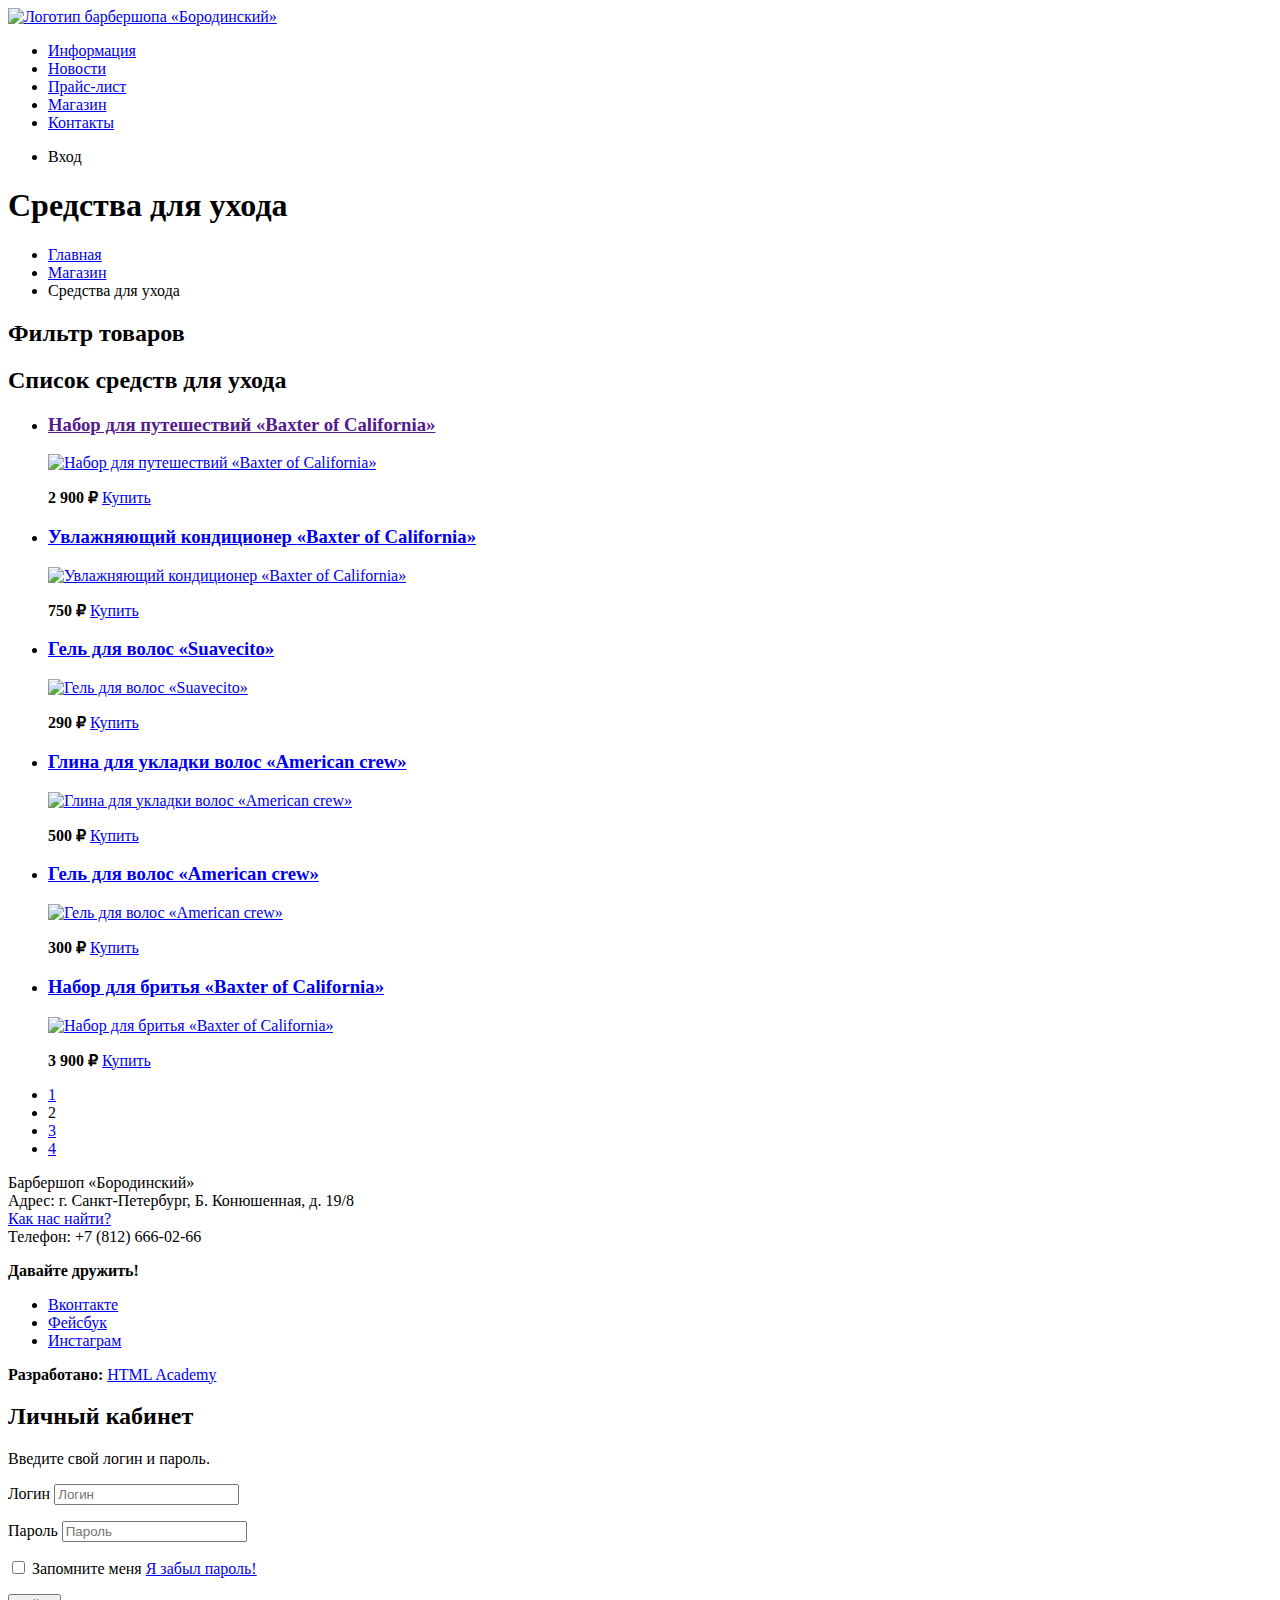
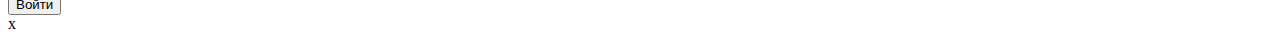
==== catalog.html @ 955ef647 "all files update" ====
<!DOCTYPE html>
<html lang="ru">
<head>
    <meta charset="utf-8">
    <title></title>
</head>
<body>
    <header class="main-header">
        <nav class="main-navigation">
        <a href="index.html" class="main-header-logo">
            <img src="img/logo.svg" width="111" height="24" alt="Логотип барбершопа «Бородинский»">
        </a>
        <ul class="site-navigation">
            <li><a href="info.html">Информация</a></li>
            <li><a href="news.html">Новости</a></li>
            <li><a href="price.html">Прайс-лист</a></li>
            <li class="site-navigation-current"><a href="catalog.html">Магазин</a></li>
            <li><a href="contacts.html">Контакты</a></li>
        </ul>
        <ul class="user-navigation">
            <li class="login-link"><a class="login-link" href="login.html"></a>Вход</li>
        </ul>
        </nav>
    </header>
    <main class="container">
        <h1 class="page-title">Cредства для ухода</h1>
        <ul class="breadcrumbs">
            <li><a href="index.html">Главная</a></li>
            <li><a href="catalog.html">Магазин</a></li>
            <li class="breadcrumbs-current">Средства для ухода</li>
        </ul>
        <section class="filters">
            <h2 class="visually-hidden">Фильтр товаров</h2>
            <!-- Здесь будет форма -->
        </section>
        <section class="catalog">
            <h2 class="visually-hidden">Список средств для ухода</h2>
            <ul class="catalog-list">
                <li class="catalog-item">
                    <h3>
                        <a href="">
                            <span class="catalog-category">Набор для путешествий</span>
                            <span class="catalog-item-title">«Baxter of California»</span>
                        </a>
                    </h3>
                    <p class="catalog-item-image">
                        <a href="catalog-item.html">
                            <img src="img/product-1.jpg" width="220" height="165" alt="Набор для путешествий «Baxter of California»">
                        </a>
                    </p>
                    <p class="catalog-item-price">
                        <b>2 900 ₽</b>
                        <a class="button" href="#">Купить</a>
                    </p>
                </li>
                <li class="catalog-item">
                    <h3>
                        <a href="catalog-item.html">
                            <span class="catalog-category">Увлажняющий кондиционер</span>
                            <span class="catalog-item-title">«Baxter of California»</span>
                        </a>
                    </h3>
                    <p class="catalog-item-image">
                        <a href="catalog-item.html">
                            <img src="img/product-2.jpg" width="220" height="165" alt="Увлажняющий кондиционер «Baxter of California»">
                        </a>
                    </p>
                    <p class="catalog-item-price">
                        <b>750 ₽</b>
                        <a class="button" href="#">Купить</a>
                    </p>
                </li>
                <li class="catalog-item">
                    <h3>
                        <a href="catalog-item.html">
                            <span class="catalog-category">Гель для волос</span>
                            <span class="catalog-item-title">«Suavecito»</span>
                        </a>
                    </h3>
                    <p class="catalog-item-image">
                        <a href="catalog-item.html">
                            <img src="img/product-3.jpg" width="220" height="165" alt="Гель для волос «Suavecito»">
                        </a>
                    </p>
                    <p class="catalog-item-price">
                        <b>290 ₽</b>
                        <a class="button" href="#">Купить</a>
                    </p>
                </li>
                <li class="catalog-item">
                    <h3>
                        <a href="catalog-item.html">
                            <span class="catalog-category">Глина для укладки волос</span>
                            <span class="catalog-item-title">«American crew»</span>
                        </a>
                    </h3>
                    <p class="catalog-item-image">
                        <a href="catalog-item.html">
                            <img src="img/product-4.jpg" width="220" height="165" alt="Глина для укладки волос «American crew»">
                        </a>
                    </p>
                    <p class="catalog-item-price">
                        <b>500 ₽</b>
                        <a class="button" href="#">Купить</a>
                    </p>
                </li>
                <li class="catalog-item">
                    <h3>
                        <a href="catalog-item.html">
                            <span class="catalog-category">Гель для волос</span>
                            <span class="catalog-item-title">«American crew»</span>
                        </a>
                    </h3>
                    <p class="catalog-item-image">
                        <a href="catalog-item.html">
                            <img src="img/product-5.jpg" width="220" height="165" alt="Гель для волос «American crew»">
                        </a>
                    </p>
                    <p class="catalog-item-price">
                        <b>300 ₽</b>
                        <a class="button" href="#">Купить</a>
                    </p>
                </li>
                <li class="catalog-item">
                    <h3>
                        <a href="catalog-item.html">
                            <span class="catalog-category">Набор для бритья</span>
                            <span class="catalog-item-title">«Baxter of California»</span>
                        </a>
                    </h3>
                    <p class="catalog-item-image">
                        <a href="catalog-item.html">
                            <img src="img/product-6.jpg" width="220" height="165" alt="Набор для бритья «Baxter of California»">
                        </a>
                    </p>
                    <p class="catalog-item-price">
                        <b>3 900 ₽</b>
                        <a class="button" href="#">Купить</a>
                    </p>
                </li>
            </ul>
            <ul class="pagination-list">
                <li class="pagination-item">
                    <a href="#">1</a>
                </li>
                <li class="pagination-item pagination-item-current">
                    <a>2</a>
                </li>
                <li class="pagination-item">
                    <a href="#">3</a>
                </li>
                <li class="pagination-item">
                    <a href="#">4</a>
                </li>
            </ul>
        </section>
    </main>
    <footer class="main-footer">
        <p class="footer-contacts">
            Барбершоп «Бородинский»<br>
            Адрес: г. Санкт-Петербург, Б. Конюшенная, д. 19/8<br>
            <a href="map.html">Как нас найти?</a><br>
            Телефон: +7 (812) 666-02-66
        </p>
        <div class="footer-social">
            <b>Давайте дружить!</b>
            <ul>
                <li>
                    <a class="social-button" href="#">Вконтакте</a>
                </li>
                <li>
                    <a class="social-button" href="#">Фейсбук</a>
                </li>
                <li>
                    <a class="social-button" href="#">Инстаграм</a>
                </li>
            </ul>
        </div>
        <p class="footer-copyright">
            <b>Разработано:</b>
            <a class="button" href="https://htmlacademy.ru">HTML Academy</a>
        </p>
    </footer>

    <section class="modal modal-login">
        <h2>Личный кабинет</h2>
        <p>Введите свой логин и пароль.</p>
        <form class="login-form" action="https://echo.htmlacademy.ru" method="post">
            <p>
                <label class="visually-hidden" for="user-login">Логин</label>
                <input class="login-icon-user" id="user-login" type="text" name="login" placeholder="Логин">
            </p>
            <p>
                <label class="visually-hidden" for="user-password">Пароль</label>
                <input class="login-icon-password" id="user-password" type="password" name="password" placeholder="Пароль">
            </p>
            <p class="login-password-info">
                <label class="login-checkbox">
                    <input type="checkbox" name="remember" class="visually-hidden">
                    <span class="checkbox-indicator"></span>
                    Запомните меня
                </label>
                <a class="restore" href="#">Я забыл пароль!</a>
            </p>
            <button class="button" type="submit">Войти</button>
        </form>
        <span class="modal-close">x</span>
      </section>
</body>
</html>
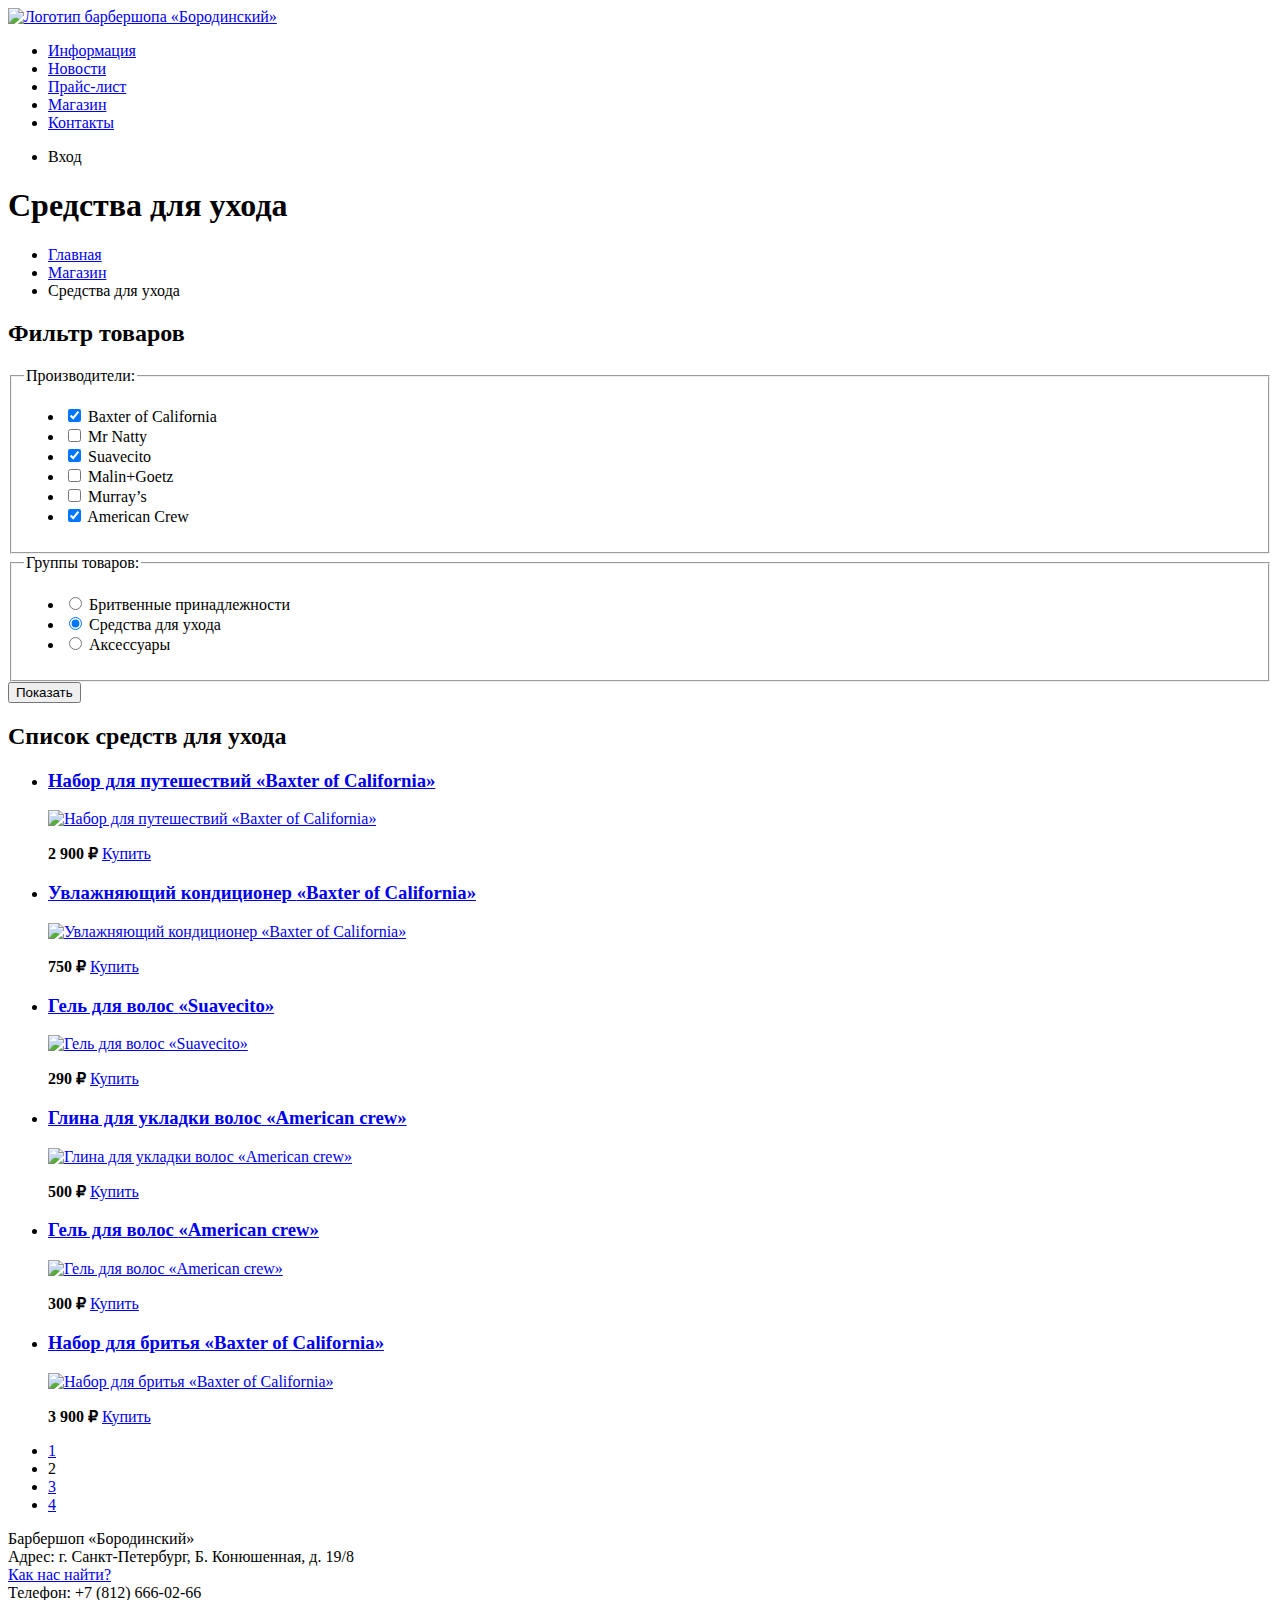
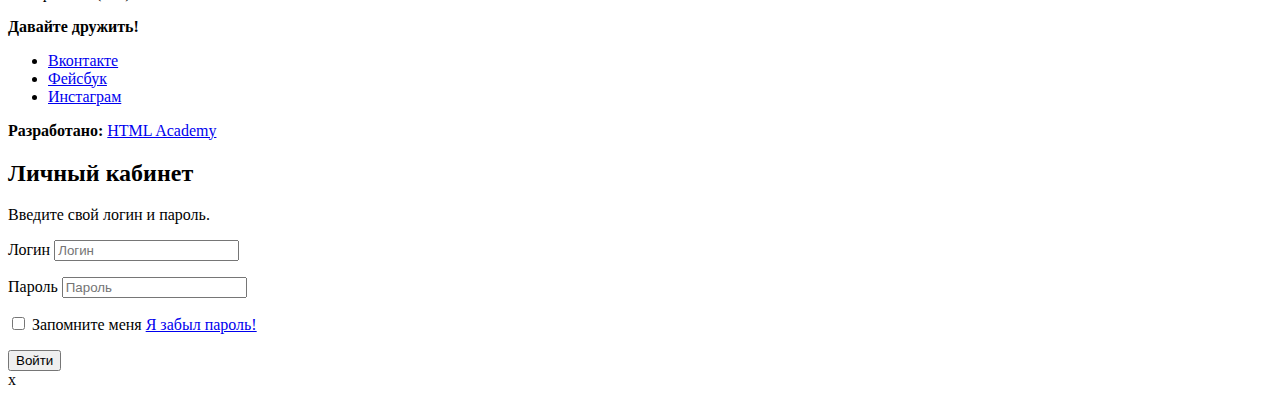
==== commit f79755ec: "availability done" ====
--- a/catalog.html
+++ b/catalog.html
@@ -31,108 +31,148 @@
         </ul>
         <section class="filters">
             <h2 class="visually-hidden">Фильтр товаров</h2>
-            <!-- Здесь будет форма -->
+            <form class="filter" method="get" action="https://echo.htmlacademy.ru">
+                <fieldset>
+                    <legend>Производители:</legend>
+                    <ul>
+                        <li class="filter-option">
+                            <input class="visually-hidden filter-input filter-input-checkbox" type="checkbox" name="baxter-of-california" id="filter-baxter-of-california"
+                                checked>
+                            <label for="filter-baxter-of-california">Baxter of California</label>
+                        </li>
+                        <li class="filter-option">
+                            <input class="visually-hidden filter-input filter-input-checkbox" type="checkbox" name="mr-natty" id="filter-mr-natty">
+                            <label for="filter-mr-natty">Mr Natty</label>
+                        </li>
+                        <li class="filter-option">
+                            <input class="visually-hidden filter-input filter-input-checkbox" type="checkbox" name="suavecito" id="filter-suavecito"
+                                checked>
+                            <label for="filter-suavecito">Suavecito</label>
+                        </li>
+                        <li class="filter-option">
+                            <input class="visually-hidden filter-input filter-input-checkbox" type="checkbox" name="malin-goetz" id="filter-malin-goetz">
+                            <label for="filter-malin-goetz">Malin+Goetz</label>
+                        </li>
+                        <li class="filter-option">
+                            <input class="visually-hidden filter-input filter-input-checkbox" type="checkbox" name="murrays" id="filter-murrays">
+                            <label for="filter-murrays">Murray’s</label>
+                        </li>
+                        <li class="filter-option">
+                            <input class="visually-hidden filter-input filter-input-checkbox" type="checkbox" name="american-crew" id="filter-american-crew"
+                                checked>
+                            <label for="filter-american-crew">American Crew</label>
+                        </li>
+                    </ul>
+                </fieldset>
+                <fieldset>
+                    <legend>Группы товаров:</legend>
+                    <ul>
+                        <li class="filter-option">
+                            <input class="visually-hidden filter-input filter-input-radio" type="radio" name="product-group" value="shaving" id="filter-shave">
+                            <label for="filter-shave">Бритвенные принадлежности</label>
+                        </li>
+                        <li class="filter-option">
+                            <input class="visually-hidden filter-input filter-input-radio" type="radio" name="product-group" value="hair-care" id="filter-care"
+                                checked>
+                            <label for="filter-care">Средства для ухода</label>
+                        </li>
+                        <li class="filter-option">
+                            <input class="visually-hidden filter-input filter-input-radio" type="radio" name="product-group" value="accessories" id="filter-accessories">
+                            <label for="filter-accessories">Аксессуары</label>
+                        </li>
+                    </ul>
+                </fieldset>
+                <button type="submit" class="filter-button button">Показать</button>
+            </form>
         </section>
         <section class="catalog">
             <h2 class="visually-hidden">Список средств для ухода</h2>
             <ul class="catalog-list">
                 <li class="catalog-item">
-                    <h3>
-                        <a href="">
+                    <a href="catalog-item.html">
+                        <h3>
                             <span class="catalog-category">Набор для путешествий</span>
                             <span class="catalog-item-title">«Baxter of California»</span>
-                        </a>
-                    </h3>
-                    <p class="catalog-item-image">
-                        <a href="catalog-item.html">
+                        </h3>
+                        <p class="catalog-item-image">
                             <img src="img/product-1.jpg" width="220" height="165" alt="Набор для путешествий «Baxter of California»">
-                        </a>
-                    </p>
+                        </p>
+                    </a>
                     <p class="catalog-item-price">
                         <b>2 900 ₽</b>
                         <a class="button" href="#">Купить</a>
                     </p>
                 </li>
                 <li class="catalog-item">
-                    <h3>
-                        <a href="catalog-item.html">
+                    <a href="catalog-item.html">
+                        <h3>
                             <span class="catalog-category">Увлажняющий кондиционер</span>
                             <span class="catalog-item-title">«Baxter of California»</span>
-                        </a>
-                    </h3>
-                    <p class="catalog-item-image">
-                        <a href="catalog-item.html">
+                        </h3>
+                        <p class="catalog-item-image">
                             <img src="img/product-2.jpg" width="220" height="165" alt="Увлажняющий кондиционер «Baxter of California»">
-                        </a>
-                    </p>
+                        </p>
+                    </a>
                     <p class="catalog-item-price">
                         <b>750 ₽</b>
                         <a class="button" href="#">Купить</a>
                     </p>
                 </li>
                 <li class="catalog-item">
-                    <h3>
-                        <a href="catalog-item.html">
+                    <a href="catalog-item.html">
+                        <h3>
                             <span class="catalog-category">Гель для волос</span>
                             <span class="catalog-item-title">«Suavecito»</span>
-                        </a>
-                    </h3>
-                    <p class="catalog-item-image">
-                        <a href="catalog-item.html">
+                        </h3>
+                        <p class="catalog-item-image">
                             <img src="img/product-3.jpg" width="220" height="165" alt="Гель для волос «Suavecito»">
-                        </a>
-                    </p>
+                        </p>
+                    </a>
                     <p class="catalog-item-price">
                         <b>290 ₽</b>
                         <a class="button" href="#">Купить</a>
                     </p>
                 </li>
                 <li class="catalog-item">
-                    <h3>
-                        <a href="catalog-item.html">
+                    <a href="catalog-item.html">
+                        <h3>
                             <span class="catalog-category">Глина для укладки волос</span>
                             <span class="catalog-item-title">«American crew»</span>
-                        </a>
-                    </h3>
-                    <p class="catalog-item-image">
-                        <a href="catalog-item.html">
+                        </h3>
+                        <p class="catalog-item-image">
                             <img src="img/product-4.jpg" width="220" height="165" alt="Глина для укладки волос «American crew»">
-                        </a>
-                    </p>
+                        </p>
+                    </a>
                     <p class="catalog-item-price">
                         <b>500 ₽</b>
                         <a class="button" href="#">Купить</a>
                     </p>
                 </li>
                 <li class="catalog-item">
-                    <h3>
-                        <a href="catalog-item.html">
+                    <a href="catalog-item.html">
+                        <h3>
                             <span class="catalog-category">Гель для волос</span>
                             <span class="catalog-item-title">«American crew»</span>
-                        </a>
-                    </h3>
-                    <p class="catalog-item-image">
-                        <a href="catalog-item.html">
+                        </h3>
+                        <p class="catalog-item-image">
                             <img src="img/product-5.jpg" width="220" height="165" alt="Гель для волос «American crew»">
-                        </a>
-                    </p>
+                        </p>
+                    </a>
                     <p class="catalog-item-price">
                         <b>300 ₽</b>
                         <a class="button" href="#">Купить</a>
                     </p>
                 </li>
                 <li class="catalog-item">
-                    <h3>
-                        <a href="catalog-item.html">
+                    <a href="catalog-item.html">
+                        <h3>
                             <span class="catalog-category">Набор для бритья</span>
                             <span class="catalog-item-title">«Baxter of California»</span>
-                        </a>
-                    </h3>
-                    <p class="catalog-item-image">
-                        <a href="catalog-item.html">
+                        </h3>
+                        <p class="catalog-item-image">
                             <img src="img/product-6.jpg" width="220" height="165" alt="Набор для бритья «Baxter of California»">
-                        </a>
-                    </p>
+                        </p>
+                    </a>
                     <p class="catalog-item-price">
                         <b>3 900 ₽</b>
                         <a class="button" href="#">Купить</a>
@@ -205,6 +245,6 @@
             <button class="button" type="submit">Войти</button>
         </form>
         <span class="modal-close">x</span>
-      </section>
+    </section>
 </body>
 </html>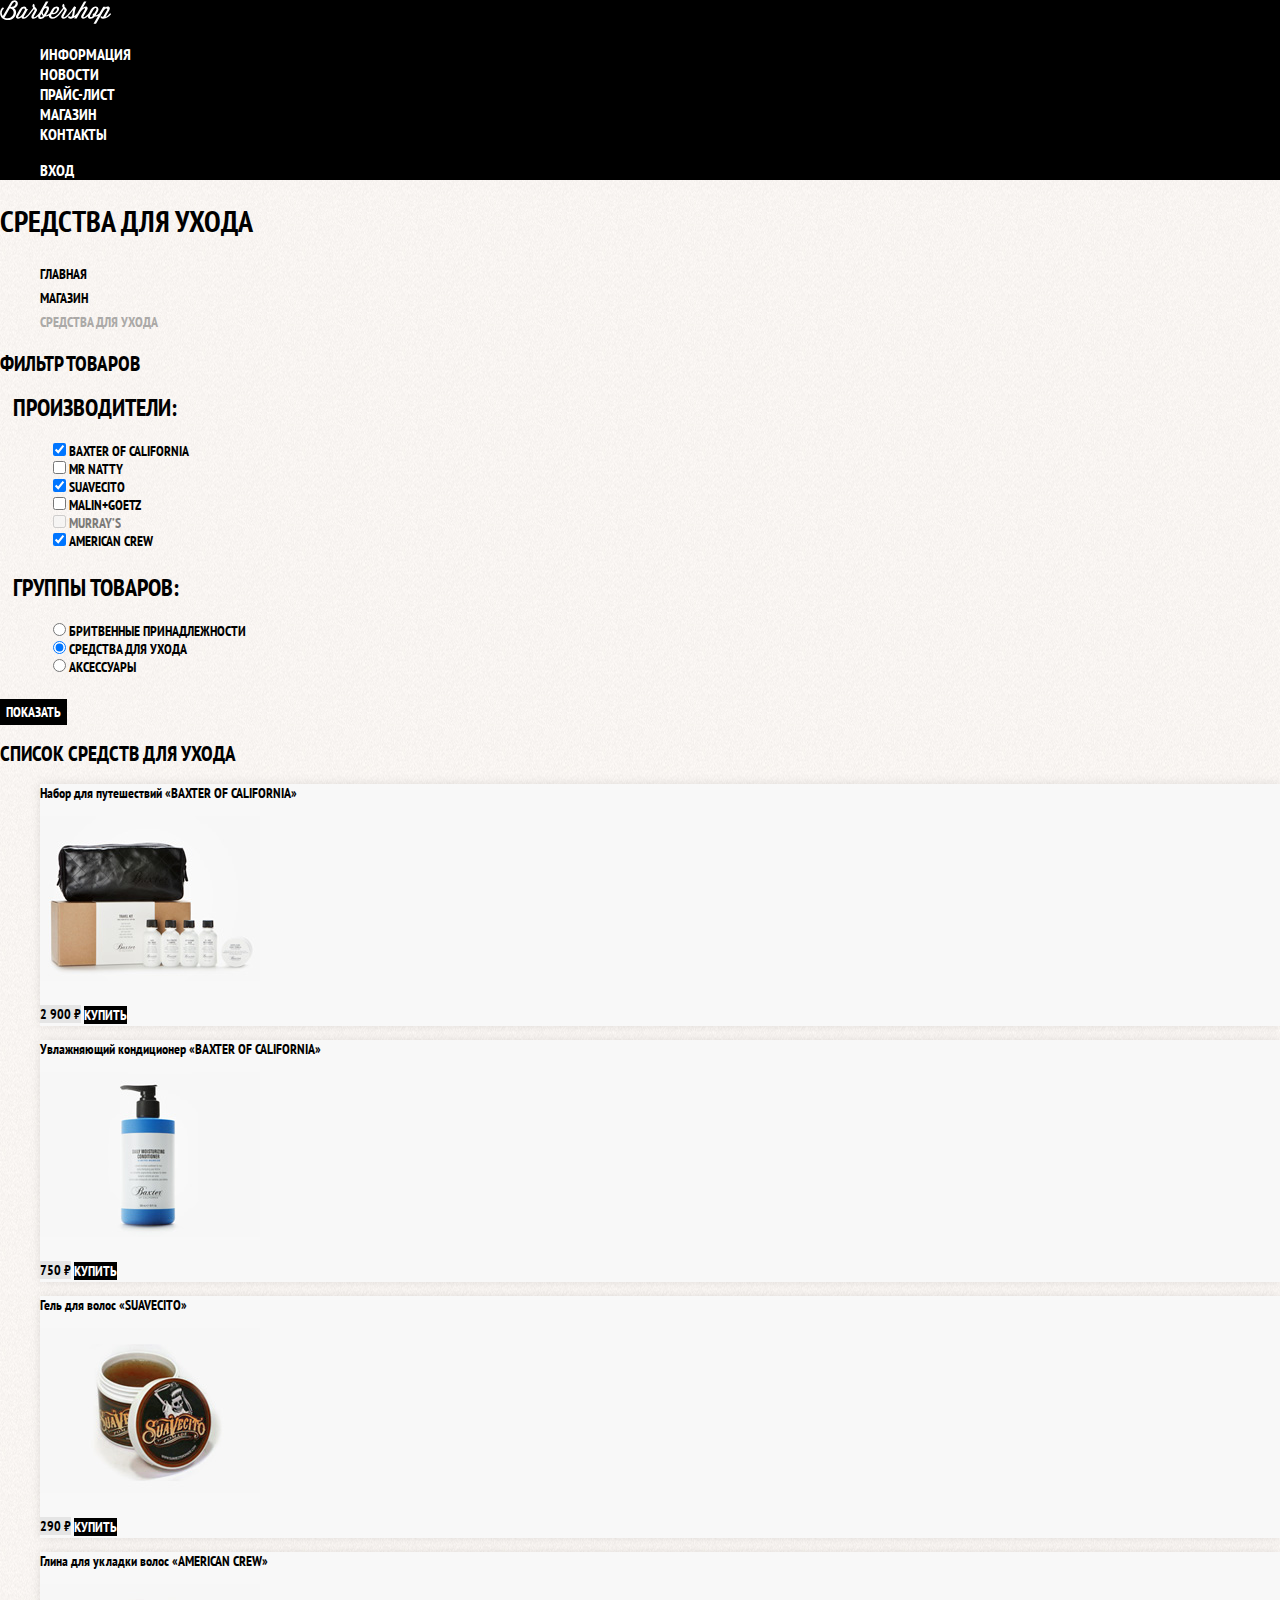
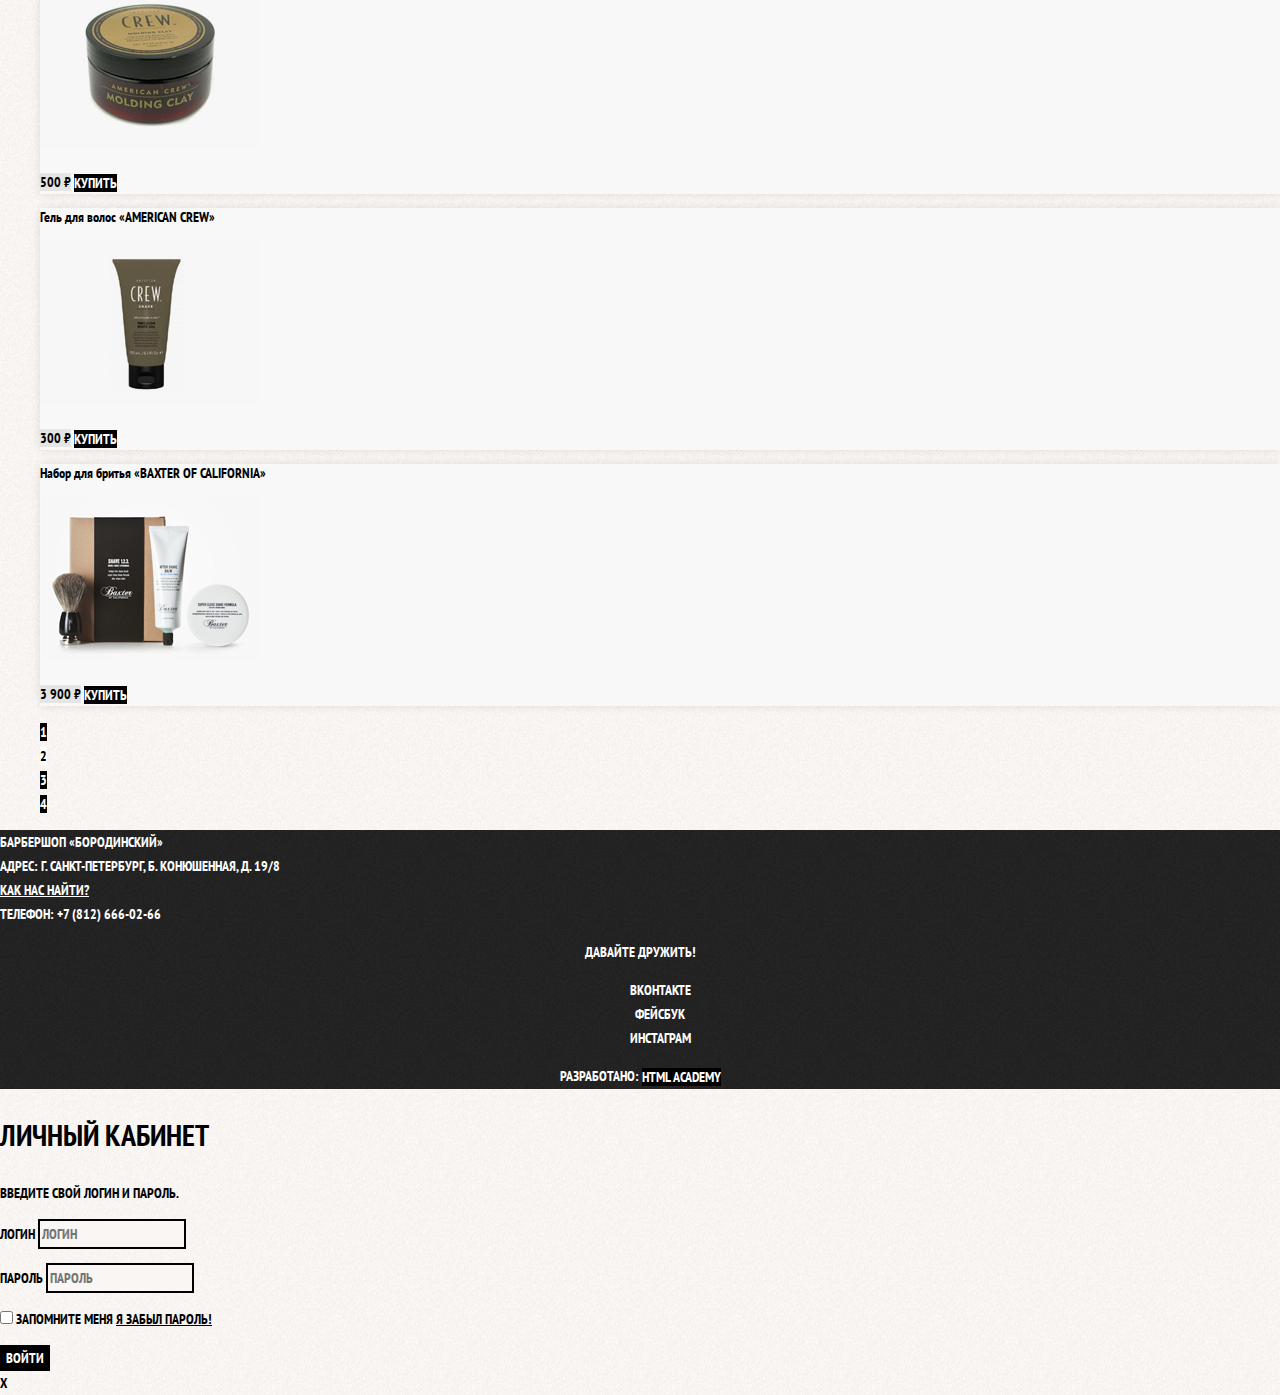
==== commit 7cdc71fb: "catalog level 5" ====
--- a/catalog.html
+++ b/catalog.html
@@ -2,9 +2,12 @@
 <html lang="ru">
 <head>
     <meta charset="utf-8">
-    <title></title>
+    <title>Барбершоп «Бородинский»</title>
+    <link rel="stylesheet" href="https://fonts.googleapis.com/css?family=PT+Sans+Narrow:400,700&amp;subset=latin,cyrillic">
+    <link rel="stylesheet" href="css/normalize.css">
+    <link rel="stylesheet" href="css/style.css">
 </head>
-<body>
+<body class="inner-page">
     <header class="main-header">
         <nav class="main-navigation">
         <a href="index.html" class="main-header-logo">
@@ -54,7 +57,7 @@
                             <label for="filter-malin-goetz">Malin+Goetz</label>
                         </li>
                         <li class="filter-option">
-                            <input class="visually-hidden filter-input filter-input-checkbox" type="checkbox" name="murrays" id="filter-murrays">
+                            <input class="visually-hidden filter-input filter-input-checkbox" type="checkbox" name="murrays" id="filter-murrays" disabled>
                             <label for="filter-murrays">Murray’s</label>
                         </li>
                         <li class="filter-option">
--- a/css/style.css
+++ b/css/style.css
@@ -0,0 +1,324 @@
+body {
+  margin: 0;
+  padding: 0;
+
+  font-family: "PT Sans Narrow", Arial, sans-serif;
+  font-size: 14px;
+  line-height: 24px;
+  font-weight: 700;
+  color: #ffffff;
+  text-transform: uppercase;
+  
+  background-color: #000000;
+  background-image: url("../img/bg.jpg");
+  background-position: top center;
+  background-repeat: no-repeat;
+}
+
+.inner-page {
+  color: #000000;
+
+  background-color: #f9f6f3;
+  background-image: url("../img/pattern-light.jpg");
+  background-position: 0 0;
+  background-repeat: repeat;
+}
+
+a {
+  text-decoration: none;
+}
+
+.button {
+  font: inherit;
+
+  text-align: center;
+  color: #ffffff;
+  vertical-align: middle;
+  text-transform: uppercase;
+
+  background-color: #000000;
+  border: none;
+}
+
+.button:hover,
+.button:focus,
+.button:active {
+  background-color: #663d15;
+}
+
+.main-navigation {
+  font-size: 16px;
+  line-height: 20px;
+  color: #ffffff;
+
+  background-color: #000000;
+}
+
+.site-navigation,
+.user-navigation {
+  list-style: none;
+}
+
+.site-navigation a,
+.user-navigation a {
+  color: #ffffff;
+}
+
+.site-navigation a:hover,
+.site-navigation a:focus,
+.user-navigation a:hover,
+.user-navigation a:focus {
+  background-color: #242424;
+}
+
+.features-list {
+  list-style: none;
+}
+
+.feature-item {
+  text-align: center;
+}
+
+.feature-item h3 {
+  font-size: 30px;
+  line-height: 42px;
+}
+
+.index-columns {
+  color: #000000;
+
+  background-color: #f8f5f2;
+  background-image: url("../img/pattern-light.jpg");
+  background-position: 0 0;
+  background-repeat: repeat;
+}
+
+.index-columns h2 {
+  font-size: 30px;
+  line-height: 42px;
+}
+
+.news-list {
+  list-style: none;
+}
+
+.news-item time {
+  text-transform: none;
+}
+
+.gallery-content {
+  background-color: #cccccc;
+  border: 7px solid #ffffff;
+}
+
+.appointment-item input {
+  font: inherit;
+
+  background-color: transparent;
+  border: 2px solid #000000;
+}
+
+.appointment-item input:focus {
+  border-color: #663d15;
+}
+
+.page-title {
+  font-size: 30px;
+  line-height: 42px;
+}
+
+.breadcrumbs {
+  list-style: none;
+}
+
+.breadcrumbs a {
+  color: #000000;
+}
+
+.breadcrumbs a:hover,
+.breadcrumbs a:focus {
+  text-decoration: underline;
+}
+
+.breadcrumbs-current {
+  color: #aba9a7;
+}
+
+.filter fieldset {
+  border: none;
+}
+
+.filter legend {
+  font-size: 24px;
+  line-height: 30px;
+}
+
+.filter ul {
+  list-style: none;
+  line-height: 18px;
+}
+
+.filter-input:hover + label,
+.filter-input:focus + label {
+  color: #663d15;
+}
+
+.filter-input:disabled + label {
+  color: #000000;
+
+  opacity: 0.5;
+}
+
+.catalog-list {
+  list-style: none;
+}
+
+.catalog-item {
+  background-color: #f8f8f8;
+  box-shadow: 0 0 10px rgba(0, 0, 0, 0.1);
+}
+
+.catalog-item:hover {
+  box-shadow: 0 0 10px rgba(0, 0, 0, 0.2);
+}
+
+.catalog-item a {
+  color: #000000;
+}
+
+.catalog-item h3 {
+  font-size: 14px;
+  line-height: 18px;
+}
+
+.catalog-category {
+  text-transform: none;
+}
+
+.catalog-item-price b {
+  font-size: 14px;
+  line-height: 20px;
+  text-align: center;
+
+  background-color: #e5e5e5;
+}
+
+.catalog-item-price .button {
+  line-height: 20px;
+  color: #ffffff;
+}
+
+.pagination-list {
+  list-style: none;
+}
+
+.pagination-item a {
+  color: #ffffff;
+
+  background-color: #000000;
+}
+
+.pagination-item a:hover,
+.pagination-item a:focus,
+.pagination-item a:active {
+  background-color: #663d15;
+}
+
+.pagination-item-current a {
+  color: #000000;
+
+  background-color: #ffffff;
+}
+
+.pagination-item-current a:hover,
+.pagination-item-current a:focus,
+.pagination-item-current a:active {
+  color: #000000;
+
+  background-color: #ffffff;
+}
+
+.main-footer {
+  color: #ffffff;
+
+  background-color: #222222;
+  background-image: url("../img/pattern-dark.jpg");
+  background-position: 0 0;
+  background-repeat: repeat;
+}
+
+.footer-contacts a {
+  color: #ffffff;
+  text-decoration: underline;
+}
+
+.footer-contacts a:hover,
+.footer-contacts a:focus {
+  text-decoration: none;
+}
+
+.footer-social {
+  text-align: center;
+}
+
+.footer-social ul {
+  list-style: none;
+}
+
+.social-button {
+  color: #ffffff;
+}
+
+.footer-copyright {
+  text-align: center;
+}
+
+.footer-copyright .button:hover,
+.footer-copyright .button:focus {
+  color: #000000;
+
+  background-color: #ffffff;
+}
+
+.modal {
+  color: #000000;
+
+  background-image: url("../img/pattern-light.jpg");
+  background-position: 0 0;
+  background-repeat: repeat;
+  background-color: #f8f3f0;
+}
+
+.modal h2 {
+    font-size: 30px;
+    line-height: 42px;
+  }
+  
+.login-form input[type="text"],
+.login-form input[type="password"] {
+  font: inherit;
+  color: #000000;
+  text-transform: uppercase;
+
+  background-color: #f9f6f3;
+  border: 2px solid #000000;
+}
+
+.login-form input:focus {
+  border-color: #663d15;
+}
+
+.login-checkbox:hover,
+.login-checkbox:focus {
+  color: #663d15;
+}
+
+.restore {
+  color: #000000;
+  text-decoration: underline;
+}
+
+.restore:hover,
+.restore:focus {
+  text-decoration: none;
+}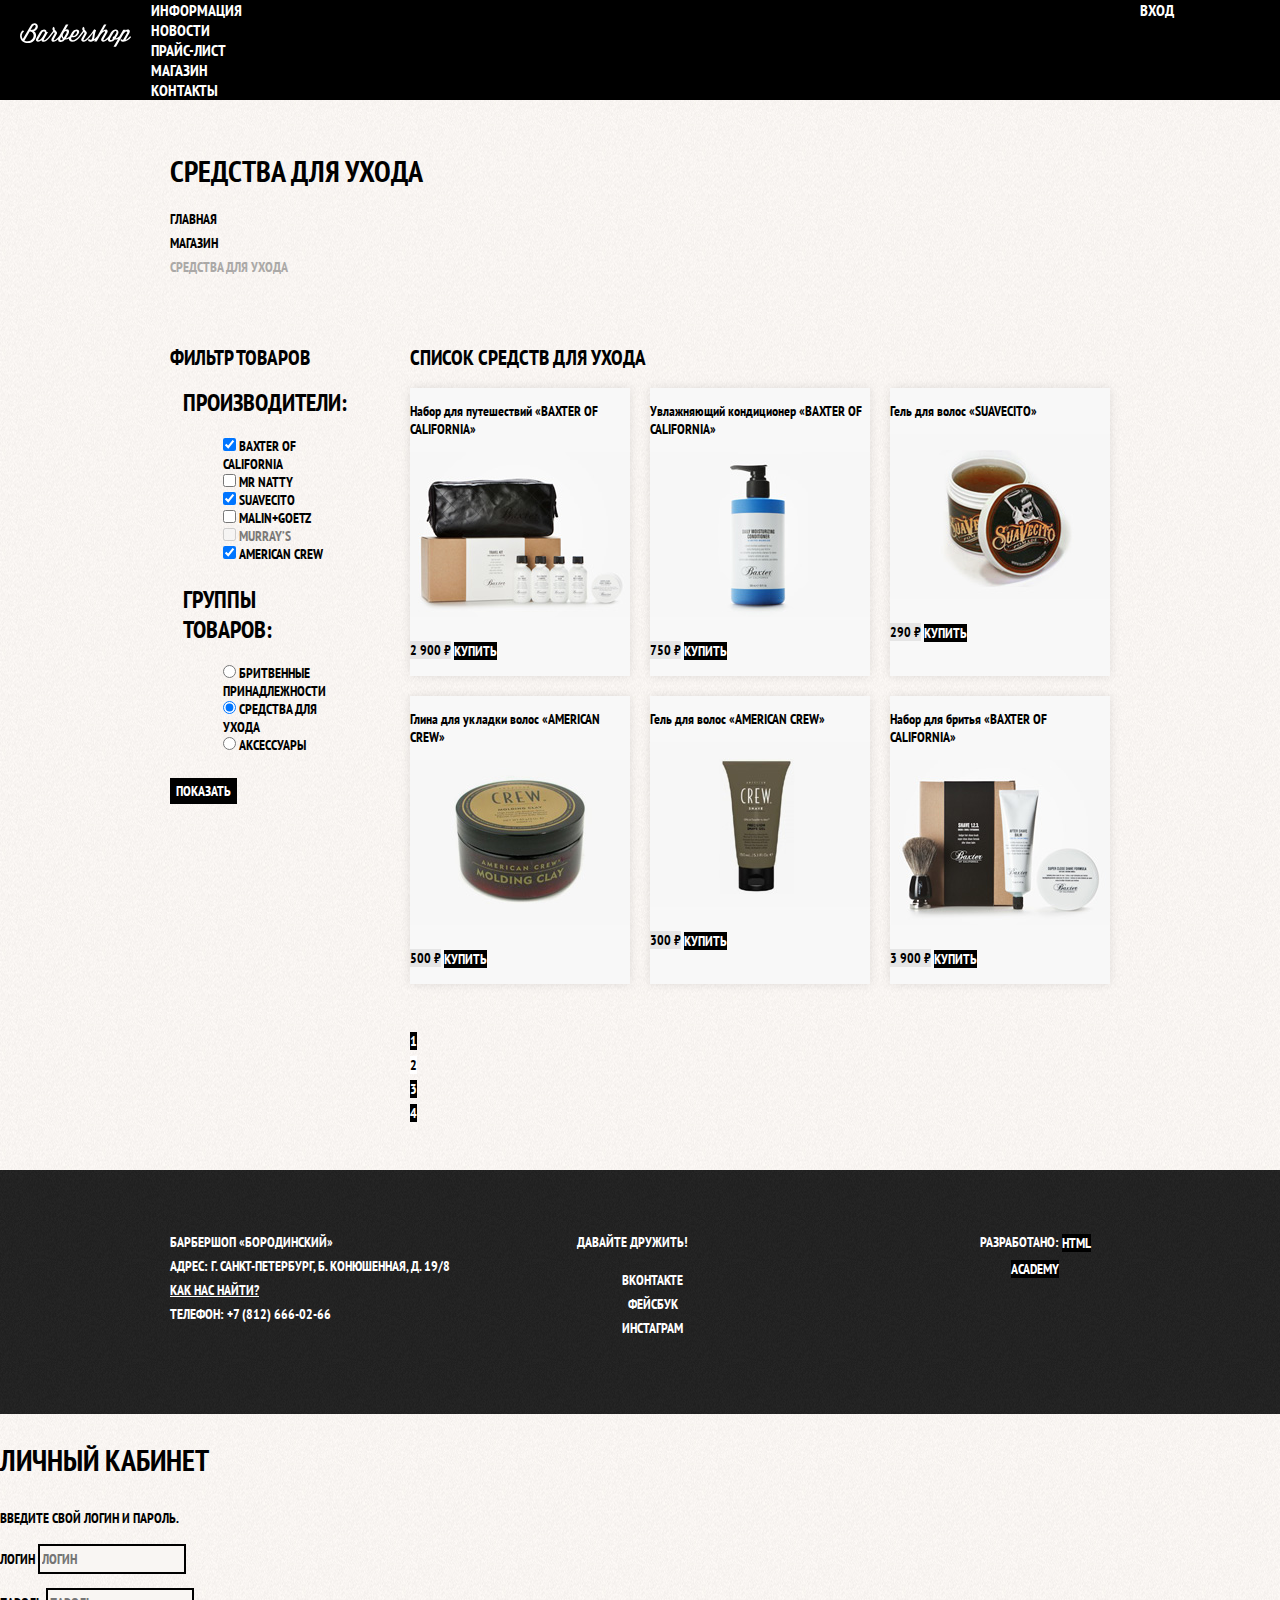
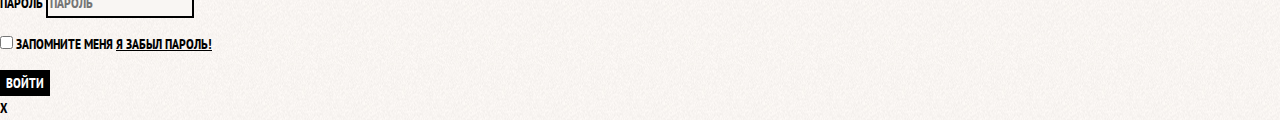
==== commit b81616a2: "catalog 6 done" ====
--- a/catalog.html
+++ b/catalog.html
@@ -32,197 +32,201 @@
             <li><a href="catalog.html">Магазин</a></li>
             <li class="breadcrumbs-current">Средства для ухода</li>
         </ul>
-        <section class="filters">
-            <h2 class="visually-hidden">Фильтр товаров</h2>
-            <form class="filter" method="get" action="https://echo.htmlacademy.ru">
-                <fieldset>
-                    <legend>Производители:</legend>
-                    <ul>
-                        <li class="filter-option">
-                            <input class="visually-hidden filter-input filter-input-checkbox" type="checkbox" name="baxter-of-california" id="filter-baxter-of-california"
-                                checked>
-                            <label for="filter-baxter-of-california">Baxter of California</label>
-                        </li>
-                        <li class="filter-option">
-                            <input class="visually-hidden filter-input filter-input-checkbox" type="checkbox" name="mr-natty" id="filter-mr-natty">
-                            <label for="filter-mr-natty">Mr Natty</label>
-                        </li>
-                        <li class="filter-option">
-                            <input class="visually-hidden filter-input filter-input-checkbox" type="checkbox" name="suavecito" id="filter-suavecito"
-                                checked>
-                            <label for="filter-suavecito">Suavecito</label>
-                        </li>
-                        <li class="filter-option">
-                            <input class="visually-hidden filter-input filter-input-checkbox" type="checkbox" name="malin-goetz" id="filter-malin-goetz">
-                            <label for="filter-malin-goetz">Malin+Goetz</label>
-                        </li>
-                        <li class="filter-option">
-                            <input class="visually-hidden filter-input filter-input-checkbox" type="checkbox" name="murrays" id="filter-murrays" disabled>
-                            <label for="filter-murrays">Murray’s</label>
-                        </li>
-                        <li class="filter-option">
-                            <input class="visually-hidden filter-input filter-input-checkbox" type="checkbox" name="american-crew" id="filter-american-crew"
-                                checked>
-                            <label for="filter-american-crew">American Crew</label>
-                        </li>
-                    </ul>
-                </fieldset>
-                <fieldset>
-                    <legend>Группы товаров:</legend>
-                    <ul>
-                        <li class="filter-option">
-                            <input class="visually-hidden filter-input filter-input-radio" type="radio" name="product-group" value="shaving" id="filter-shave">
-                            <label for="filter-shave">Бритвенные принадлежности</label>
-                        </li>
-                        <li class="filter-option">
-                            <input class="visually-hidden filter-input filter-input-radio" type="radio" name="product-group" value="hair-care" id="filter-care"
-                                checked>
-                            <label for="filter-care">Средства для ухода</label>
-                        </li>
-                        <li class="filter-option">
-                            <input class="visually-hidden filter-input filter-input-radio" type="radio" name="product-group" value="accessories" id="filter-accessories">
-                            <label for="filter-accessories">Аксессуары</label>
-                        </li>
-                    </ul>
-                </fieldset>
-                <button type="submit" class="filter-button button">Показать</button>
-            </form>
-        </section>
-        <section class="catalog">
-            <h2 class="visually-hidden">Список средств для ухода</h2>
-            <ul class="catalog-list">
-                <li class="catalog-item">
-                    <a href="catalog-item.html">
-                        <h3>
-                            <span class="catalog-category">Набор для путешествий</span>
-                            <span class="catalog-item-title">«Baxter of California»</span>
-                        </h3>
-                        <p class="catalog-item-image">
-                            <img src="img/product-1.jpg" width="220" height="165" alt="Набор для путешествий «Baxter of California»">
-                        </p>
-                    </a>
-                    <p class="catalog-item-price">
-                        <b>2 900 ₽</b>
-                        <a class="button" href="#">Купить</a>
-                    </p>
-                </li>
-                <li class="catalog-item">
-                    <a href="catalog-item.html">
-                        <h3>
-                            <span class="catalog-category">Увлажняющий кондиционер</span>
-                            <span class="catalog-item-title">«Baxter of California»</span>
-                        </h3>
-                        <p class="catalog-item-image">
-                            <img src="img/product-2.jpg" width="220" height="165" alt="Увлажняющий кондиционер «Baxter of California»">
-                        </p>
-                    </a>
-                    <p class="catalog-item-price">
-                        <b>750 ₽</b>
-                        <a class="button" href="#">Купить</a>
-                    </p>
-                </li>
-                <li class="catalog-item">
-                    <a href="catalog-item.html">
-                        <h3>
-                            <span class="catalog-category">Гель для волос</span>
-                            <span class="catalog-item-title">«Suavecito»</span>
-                        </h3>
-                        <p class="catalog-item-image">
-                            <img src="img/product-3.jpg" width="220" height="165" alt="Гель для волос «Suavecito»">
-                        </p>
-                    </a>
-                    <p class="catalog-item-price">
-                        <b>290 ₽</b>
-                        <a class="button" href="#">Купить</a>
-                    </p>
-                </li>
-                <li class="catalog-item">
-                    <a href="catalog-item.html">
-                        <h3>
-                            <span class="catalog-category">Глина для укладки волос</span>
-                            <span class="catalog-item-title">«American crew»</span>
-                        </h3>
-                        <p class="catalog-item-image">
-                            <img src="img/product-4.jpg" width="220" height="165" alt="Глина для укладки волос «American crew»">
-                        </p>
-                    </a>
-                    <p class="catalog-item-price">
-                        <b>500 ₽</b>
-                        <a class="button" href="#">Купить</a>
-                    </p>
-                </li>
-                <li class="catalog-item">
-                    <a href="catalog-item.html">
-                        <h3>
-                            <span class="catalog-category">Гель для волос</span>
-                            <span class="catalog-item-title">«American crew»</span>
-                        </h3>
-                        <p class="catalog-item-image">
-                            <img src="img/product-5.jpg" width="220" height="165" alt="Гель для волос «American crew»">
-                        </p>
-                    </a>
-                    <p class="catalog-item-price">
-                        <b>300 ₽</b>
-                        <a class="button" href="#">Купить</a>
-                    </p>
-                </li>
-                <li class="catalog-item">
-                    <a href="catalog-item.html">
-                        <h3>
-                            <span class="catalog-category">Набор для бритья</span>
-                            <span class="catalog-item-title">«Baxter of California»</span>
-                        </h3>
-                        <p class="catalog-item-image">
-                            <img src="img/product-6.jpg" width="220" height="165" alt="Набор для бритья «Baxter of California»">
-                        </p>
-                    </a>
-                    <p class="catalog-item-price">
-                        <b>3 900 ₽</b>
-                        <a class="button" href="#">Купить</a>
-                    </p>
-                </li>
-            </ul>
-            <ul class="pagination-list">
-                <li class="pagination-item">
-                    <a href="#">1</a>
-                </li>
-                <li class="pagination-item pagination-item-current">
-                    <a>2</a>
-                </li>
-                <li class="pagination-item">
-                    <a href="#">3</a>
-                </li>
-                <li class="pagination-item">
-                    <a href="#">4</a>
-                </li>
-            </ul>
-        </section>
+        <div class="catalog-columns">
+            <section class="filters">
+                <h2 class="visually-hidden">Фильтр товаров</h2>
+                <form class="filter" method="get" action="https://echo.htmlacademy.ru">
+                    <fieldset>
+                        <legend>Производители:</legend>
+                        <ul>
+                            <li class="filter-option">
+                                <input class="visually-hidden filter-input filter-input-checkbox" type="checkbox" name="baxter-of-california" id="filter-baxter-of-california"
+                                    checked>
+                                <label for="filter-baxter-of-california">Baxter of California</label>
+                            </li>
+                            <li class="filter-option">
+                                <input class="visually-hidden filter-input filter-input-checkbox" type="checkbox" name="mr-natty" id="filter-mr-natty">
+                                <label for="filter-mr-natty">Mr Natty</label>
+                            </li>
+                            <li class="filter-option">
+                                <input class="visually-hidden filter-input filter-input-checkbox" type="checkbox" name="suavecito" id="filter-suavecito"
+                                    checked>
+                                <label for="filter-suavecito">Suavecito</label>
+                            </li>
+                            <li class="filter-option">
+                                <input class="visually-hidden filter-input filter-input-checkbox" type="checkbox" name="malin-goetz" id="filter-malin-goetz">
+                                <label for="filter-malin-goetz">Malin+Goetz</label>
+                            </li>
+                            <li class="filter-option">
+                                <input class="visually-hidden filter-input filter-input-checkbox" type="checkbox" name="murrays" id="filter-murrays" disabled>
+                                <label for="filter-murrays">Murray’s</label>
+                            </li>
+                            <li class="filter-option">
+                                <input class="visually-hidden filter-input filter-input-checkbox" type="checkbox" name="american-crew" id="filter-american-crew"
+                                    checked>
+                                <label for="filter-american-crew">American Crew</label>
+                            </li>
+                        </ul>
+                    </fieldset>
+                    <fieldset>
+                        <legend>Группы товаров:</legend>
+                        <ul>
+                            <li class="filter-option">
+                                <input class="visually-hidden filter-input filter-input-radio" type="radio" name="product-group" value="shaving" id="filter-shave">
+                                <label for="filter-shave">Бритвенные принадлежности</label>
+                            </li>
+                            <li class="filter-option">
+                                <input class="visually-hidden filter-input filter-input-radio" type="radio" name="product-group" value="hair-care" id="filter-care"
+                                    checked>
+                                <label for="filter-care">Средства для ухода</label>
+                            </li>
+                            <li class="filter-option">
+                                <input class="visually-hidden filter-input filter-input-radio" type="radio" name="product-group" value="accessories" id="filter-accessories">
+                                <label for="filter-accessories">Аксессуары</label>
+                            </li>
+                        </ul>
+                    </fieldset>
+                    <button type="submit" class="filter-button button">Показать</button>
+                </form>
+            </section>
+            <section class="catalog">
+                <h2 class="visually-hidden">Список средств для ухода</h2>
+                <ul class="catalog-list">
+                    <li class="catalog-item">
+                        <a href="catalog-item.html">
+                            <h3>
+                                <span class="catalog-category">Набор для путешествий</span>
+                                <span class="catalog-item-title">«Baxter of California»</span>
+                            </h3>
+                            <p class="catalog-item-image">
+                                <img src="img/product-1.jpg" width="220" height="165" alt="Набор для путешествий «Baxter of California»">
+                            </p>
+                        </a>
+                        <p class="catalog-item-price">
+                            <b>2 900 ₽</b>
+                            <a class="button" href="#">Купить</a>
+                        </p>
+                    </li>
+                    <li class="catalog-item">
+                        <a href="catalog-item.html">
+                            <h3>
+                                <span class="catalog-category">Увлажняющий кондиционер</span>
+                                <span class="catalog-item-title">«Baxter of California»</span>
+                            </h3>
+                            <p class="catalog-item-image">
+                                <img src="img/product-2.jpg" width="220" height="165" alt="Увлажняющий кондиционер «Baxter of California»">
+                            </p>
+                        </a>
+                        <p class="catalog-item-price">
+                            <b>750 ₽</b>
+                            <a class="button" href="#">Купить</a>
+                        </p>
+                    </li>
+                    <li class="catalog-item">
+                        <a href="catalog-item.html">
+                            <h3>
+                                <span class="catalog-category">Гель для волос</span>
+                                <span class="catalog-item-title">«Suavecito»</span>
+                            </h3>
+                            <p class="catalog-item-image">
+                                <img src="img/product-3.jpg" width="220" height="165" alt="Гель для волос «Suavecito»">
+                            </p>
+                        </a>
+                        <p class="catalog-item-price">
+                            <b>290 ₽</b>
+                            <a class="button" href="#">Купить</a>
+                        </p>
+                    </li>
+                    <li class="catalog-item">
+                        <a href="catalog-item.html">
+                            <h3>
+                                <span class="catalog-category">Глина для укладки волос</span>
+                                <span class="catalog-item-title">«American crew»</span>
+                            </h3>
+                            <p class="catalog-item-image">
+                                <img src="img/product-4.jpg" width="220" height="165" alt="Глина для укладки волос «American crew»">
+                            </p>
+                        </a>
+                        <p class="catalog-item-price">
+                            <b>500 ₽</b>
+                            <a class="button" href="#">Купить</a>
+                        </p>
+                    </li>
+                    <li class="catalog-item">
+                        <a href="catalog-item.html">
+                            <h3>
+                                <span class="catalog-category">Гель для волос</span>
+                                <span class="catalog-item-title">«American crew»</span>
+                            </h3>
+                            <p class="catalog-item-image">
+                                <img src="img/product-5.jpg" width="220" height="165" alt="Гель для волос «American crew»">
+                            </p>
+                        </a>
+                        <p class="catalog-item-price">
+                            <b>300 ₽</b>
+                            <a class="button" href="#">Купить</a>
+                        </p>
+                    </li>
+                    <li class="catalog-item">
+                        <a href="catalog-item.html">
+                            <h3>
+                                <span class="catalog-category">Набор для бритья</span>
+                                <span class="catalog-item-title">«Baxter of California»</span>
+                            </h3>
+                            <p class="catalog-item-image">
+                                <img src="img/product-6.jpg" width="220" height="165" alt="Набор для бритья «Baxter of California»">
+                            </p>
+                        </a>
+                        <p class="catalog-item-price">
+                            <b>3 900 ₽</b>
+                            <a class="button" href="#">Купить</a>
+                        </p>
+                    </li>
+                </ul>
+                <ul class="pagination-list">
+                    <li class="pagination-item">
+                        <a href="#">1</a>
+                    </li>
+                    <li class="pagination-item pagination-item-current">
+                        <a>2</a>
+                    </li>
+                    <li class="pagination-item">
+                        <a href="#">3</a>
+                    </li>
+                    <li class="pagination-item">
+                        <a href="#">4</a>
+                    </li>
+                </ul>
+            </section>
+        </div>
     </main>
     <footer class="main-footer">
-        <p class="footer-contacts">
-            Барбершоп «Бородинский»<br>
-            Адрес: г. Санкт-Петербург, Б. Конюшенная, д. 19/8<br>
-            <a href="map.html">Как нас найти?</a><br>
-            Телефон: +7 (812) 666-02-66
-        </p>
-        <div class="footer-social">
-            <b>Давайте дружить!</b>
-            <ul>
-                <li>
-                    <a class="social-button" href="#">Вконтакте</a>
-                </li>
-                <li>
-                    <a class="social-button" href="#">Фейсбук</a>
-                </li>
-                <li>
-                    <a class="social-button" href="#">Инстаграм</a>
-                </li>
-            </ul>
+        <div class="container">
+            <p class="footer-contacts">
+                Барбершоп «Бородинский»<br>
+                Адрес: г. Санкт-Петербург, Б. Конюшенная, д. 19/8<br>
+                <a href="map.html">Как нас найти?</a><br>
+                Телефон: +7 (812) 666-02-66
+            </p>
+            <div class="footer-social">
+                <b>Давайте дружить!</b>
+                <ul>
+                    <li>
+                        <a class="social-button" href="#">Вконтакте</a>
+                    </li>
+                    <li>
+                        <a class="social-button" href="#">Фейсбук</a>
+                    </li>
+                    <li>
+                        <a class="social-button" href="#">Инстаграм</a>
+                    </li>
+                </ul>
+            </div>
+            <p class="footer-copyright">
+                <b>Разработано:</b>
+                <a class="button" href="https://htmlacademy.ru">HTML Academy</a>
+            </p>
         </div>
-        <p class="footer-copyright">
-            <b>Разработано:</b>
-            <a class="button" href="https://htmlacademy.ru">HTML Academy</a>
-        </p>
     </footer>
 
     <section class="modal modal-login">
--- a/css/style.css
+++ b/css/style.css
@@ -24,6 +24,16 @@
   background-repeat: repeat;
 }
 
+.main-header {
+  margin-bottom: 75px;
+}
+
+.inner-page .main-header {
+  margin-bottom: 50px;
+
+  background-color: #000000;
+}
+
 a {
   text-decoration: none;
 }
@@ -47,6 +57,10 @@
 }
 
 .main-navigation {
+  display: flex;
+  flex-direction: column;
+  align-items: center;
+
   font-size: 16px;
   line-height: 20px;
   color: #ffffff;
@@ -54,9 +68,54 @@
   background-color: #000000;
 }
 
+.inner-page .main-navigation {
+  align-items: flex-start;
+  flex-direction: row;
+}
+
+.main-header-logo {
+  order: 2;
+  width: 368px;
+  height: 153px;
+}
+
+.inner-page .main-header-logo {
+  order: 0;
+
+  width: 111px;
+  height: 24px;
+  padding: 23px 20px;
+}
+
+.main-navigation-wrapper {
+  width: 100%;
+  margin-bottom: 60px;
+  
+  background-color: #000000;
+}
+
+.main-navigation-wrapper .container {
+  display: flex;
+  justify-content: space-between;
+}
+
 .site-navigation,
 .user-navigation {
   list-style: none;
+  margin: 0;
+  padding: 0;
+}
+
+.site-navigation {
+  width: 620px;
+}
+
+.user-navigation {
+  width: 140px;
+}
+
+.inner-page .user-navigation {
+  margin-left: auto;
 }
 
 .site-navigation a,
@@ -71,11 +130,27 @@
   background-color: #242424;
 }
 
+.container {
+  width: 940px;
+  margin: 0 auto;
+  padding: 0 10px;
+}
+
+.features {
+  margin-bottom: 80px;
+}
+
 .features-list {
+  display: flex;
+  justify-content: space-between;
+  margin: 0;
+  padding: 0;
+
   list-style: none;
 }
 
 .feature-item {
+  width: 300px;
   text-align: center;
 }
 
@@ -85,6 +160,12 @@
 }
 
 .index-columns {
+  display: flex;
+  justify-content: space-between;
+  padding: 50px 80px;
+  margin-bottom: 35px;
+
+
   color: #000000;
 
   background-color: #f8f5f2;
@@ -98,12 +179,20 @@
   line-height: 42px;
 }
 
+.news {
+  width: 380px;
+}
+
 .news-list {
   list-style: none;
 }
 
 .news-item time {
   text-transform: none;
+}
+
+.gallery {
+  width: 300px;
 }
 
 .gallery-content {
@@ -111,6 +200,14 @@
   border: 7px solid #ffffff;
 }
 
+.contacts {
+  width: 380px;
+}
+
+.appointment {
+  width: 300px;
+}
+
 .appointment-item input {
   font: inherit;
 
@@ -123,11 +220,19 @@
 }
 
 .page-title {
+  margin: 0;
+  margin-bottom: 15px;
+  padding: 0;
+
   font-size: 30px;
   line-height: 42px;
 }
 
 .breadcrumbs {
+  padding: 0;
+  margin: 0;
+  margin-bottom: 50px;
+
   list-style: none;
 }
 
@@ -144,6 +249,15 @@
   color: #aba9a7;
 }
 
+.catalog-columns {
+  display: flex;
+  justify-content: space-between;
+}
+
+.filters {
+  width: 180px;
+}
+
 .filter fieldset {
   border: none;
 }
@@ -169,13 +283,31 @@
   opacity: 0.5;
 }
 
+.catalog {
+  width: 700px;
+}
+
 .catalog-list {
+  display: flex;
+  flex-wrap: wrap;
+  padding: 0;
+  margin: 0;
+  margin-bottom: 25px;
+
   list-style: none;
 }
 
 .catalog-item {
+  width: 220px;
+  margin-bottom: 20px;
+  margin-right: 20px;
+
   background-color: #f8f8f8;
   box-shadow: 0 0 10px rgba(0, 0, 0, 0.1);
+}
+
+.catalog-item:nth-child(3n) {
+  margin-right: 0;
 }
 
 .catalog-item:hover {
@@ -209,6 +341,9 @@
 }
 
 .pagination-list {
+  padding: 0;
+  margin: 0;
+
   list-style: none;
 }
 
@@ -238,7 +373,43 @@
   background-color: #ffffff;
 }
 
+.product-photo-preview {
+  list-style: none;
+}
+
+.product-photo-preview li {
+  box-shadow: 0 0 10px 2px rgba(0, 0, 0, 0.1);
+}
+
+.product-photo-full {
+  box-shadow: 0 0 10px 2px rgba(0, 0, 0, 0.1);
+}
+
+.product-article {
+  text-align: right;
+  color: #aeaeae;
+}
+
+.product-price b {
+  line-height: 20px;
+  text-align: center;
+
+  background-color: #e5e5e5;
+}
+
+.product-info h3 {
+  font-size: 24px;
+  line-height: 30px;
+}
+
+.product-info ul {
+  list-style: none;
+}
+
 .main-footer {
+  margin-top: 65px;
+  padding: 60px 0;
+
   color: #ffffff;
 
   background-color: #222222;
@@ -247,6 +418,20 @@
   background-repeat: repeat;
 }
 
+.inner-page .main-footer {
+  margin-top: 45px;
+}
+
+.main-footer .container {
+  display: flex;
+}
+
+.footer-contacts {
+  width: 320px;
+  margin: 0;
+  margin-right: 70px;
+}
+
 .footer-contacts a {
   color: #ffffff;
   text-decoration: underline;
@@ -258,6 +443,8 @@
 }
 
 .footer-social {
+  width: 145px;
+
   text-align: center;
 }
 
@@ -270,6 +457,9 @@
 }
 
 .footer-copyright {
+  width: 150px;
+  margin: 0;
+  margin-left: auto;
   text-align: center;
 }
 
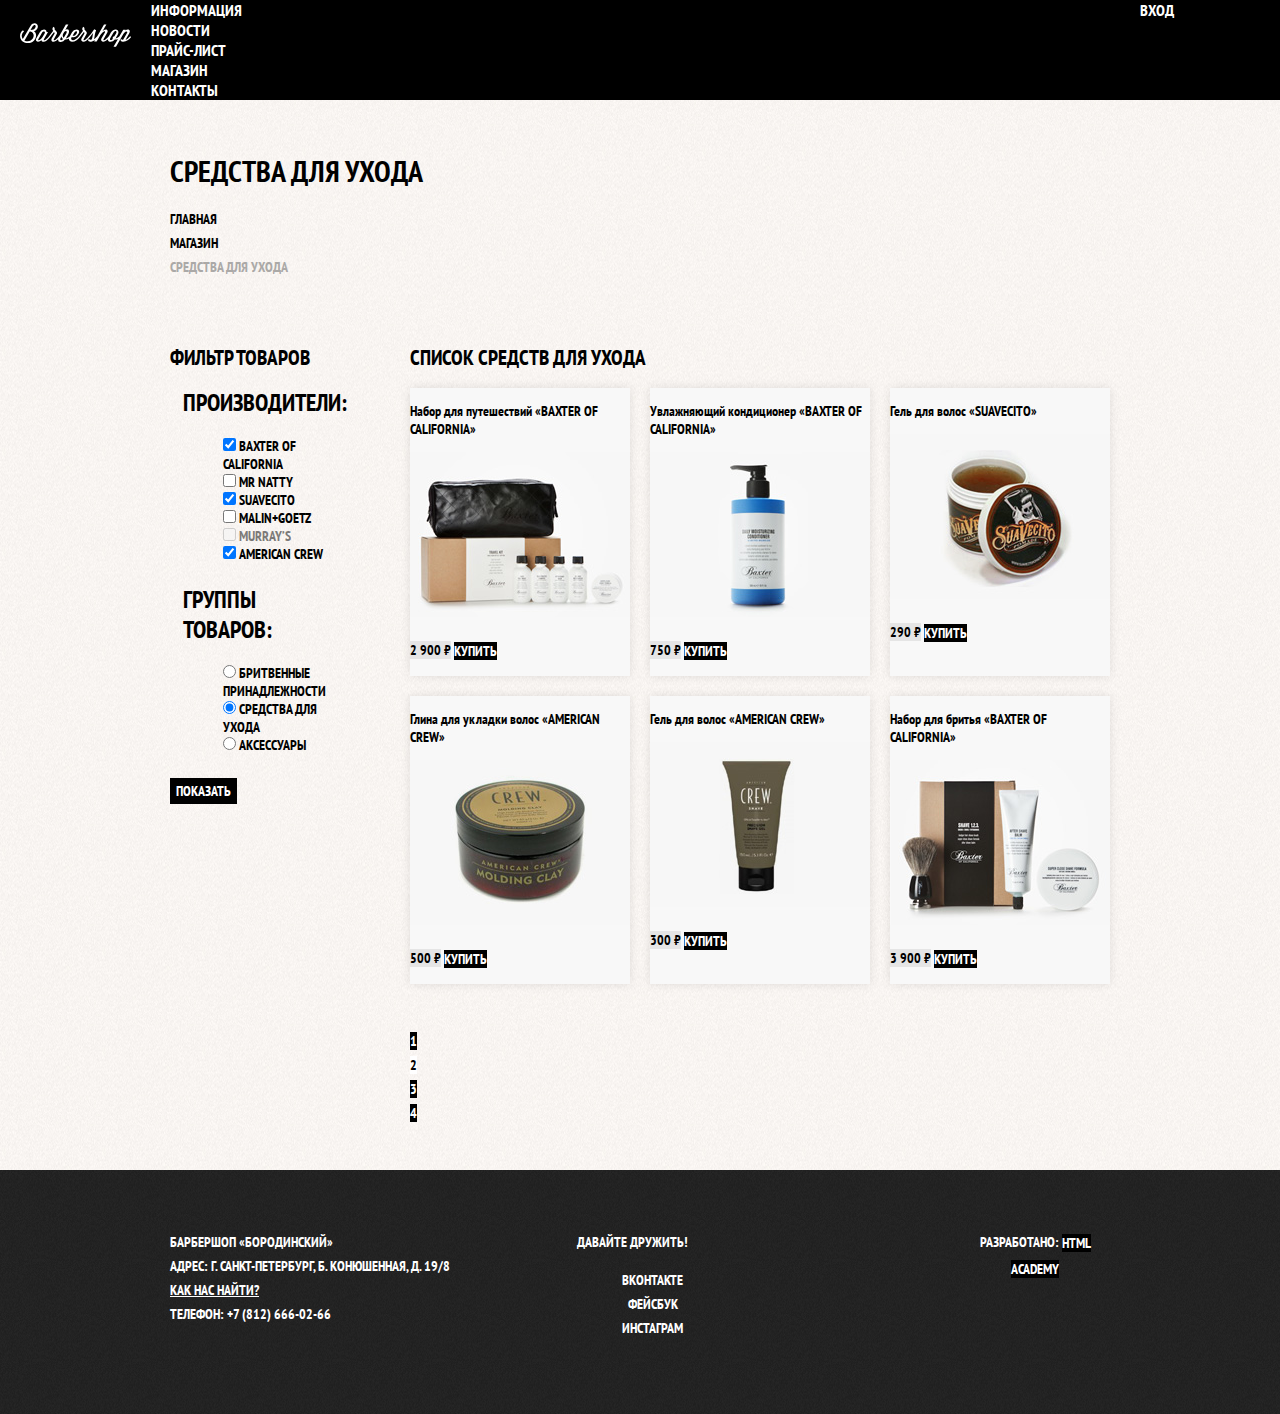
==== commit 68e106fb: "product 6 done" ====
--- a/catalog.html
+++ b/catalog.html
@@ -228,30 +228,5 @@
             </p>
         </div>
     </footer>
-
-    <section class="modal modal-login">
-        <h2>Личный кабинет</h2>
-        <p>Введите свой логин и пароль.</p>
-        <form class="login-form" action="https://echo.htmlacademy.ru" method="post">
-            <p>
-                <label class="visually-hidden" for="user-login">Логин</label>
-                <input class="login-icon-user" id="user-login" type="text" name="login" placeholder="Логин">
-            </p>
-            <p>
-                <label class="visually-hidden" for="user-password">Пароль</label>
-                <input class="login-icon-password" id="user-password" type="password" name="password" placeholder="Пароль">
-            </p>
-            <p class="login-password-info">
-                <label class="login-checkbox">
-                    <input type="checkbox" name="remember" class="visually-hidden">
-                    <span class="checkbox-indicator"></span>
-                    Запомните меня
-                </label>
-                <a class="restore" href="#">Я забыл пароль!</a>
-            </p>
-            <button class="button" type="submit">Войти</button>
-        </form>
-        <span class="modal-close">x</span>
-    </section>
 </body>
 </html>--- a/css/style.css
+++ b/css/style.css
@@ -373,6 +373,10 @@
   background-color: #ffffff;
 }
 
+.product-photos {
+  width: 460px;
+}
+
 .product-photo-preview {
   list-style: none;
 }
@@ -395,6 +399,10 @@
   text-align: center;
 
   background-color: #e5e5e5;
+}
+
+.product-info {
+  width: 390px;
 }
 
 .product-info h3 {
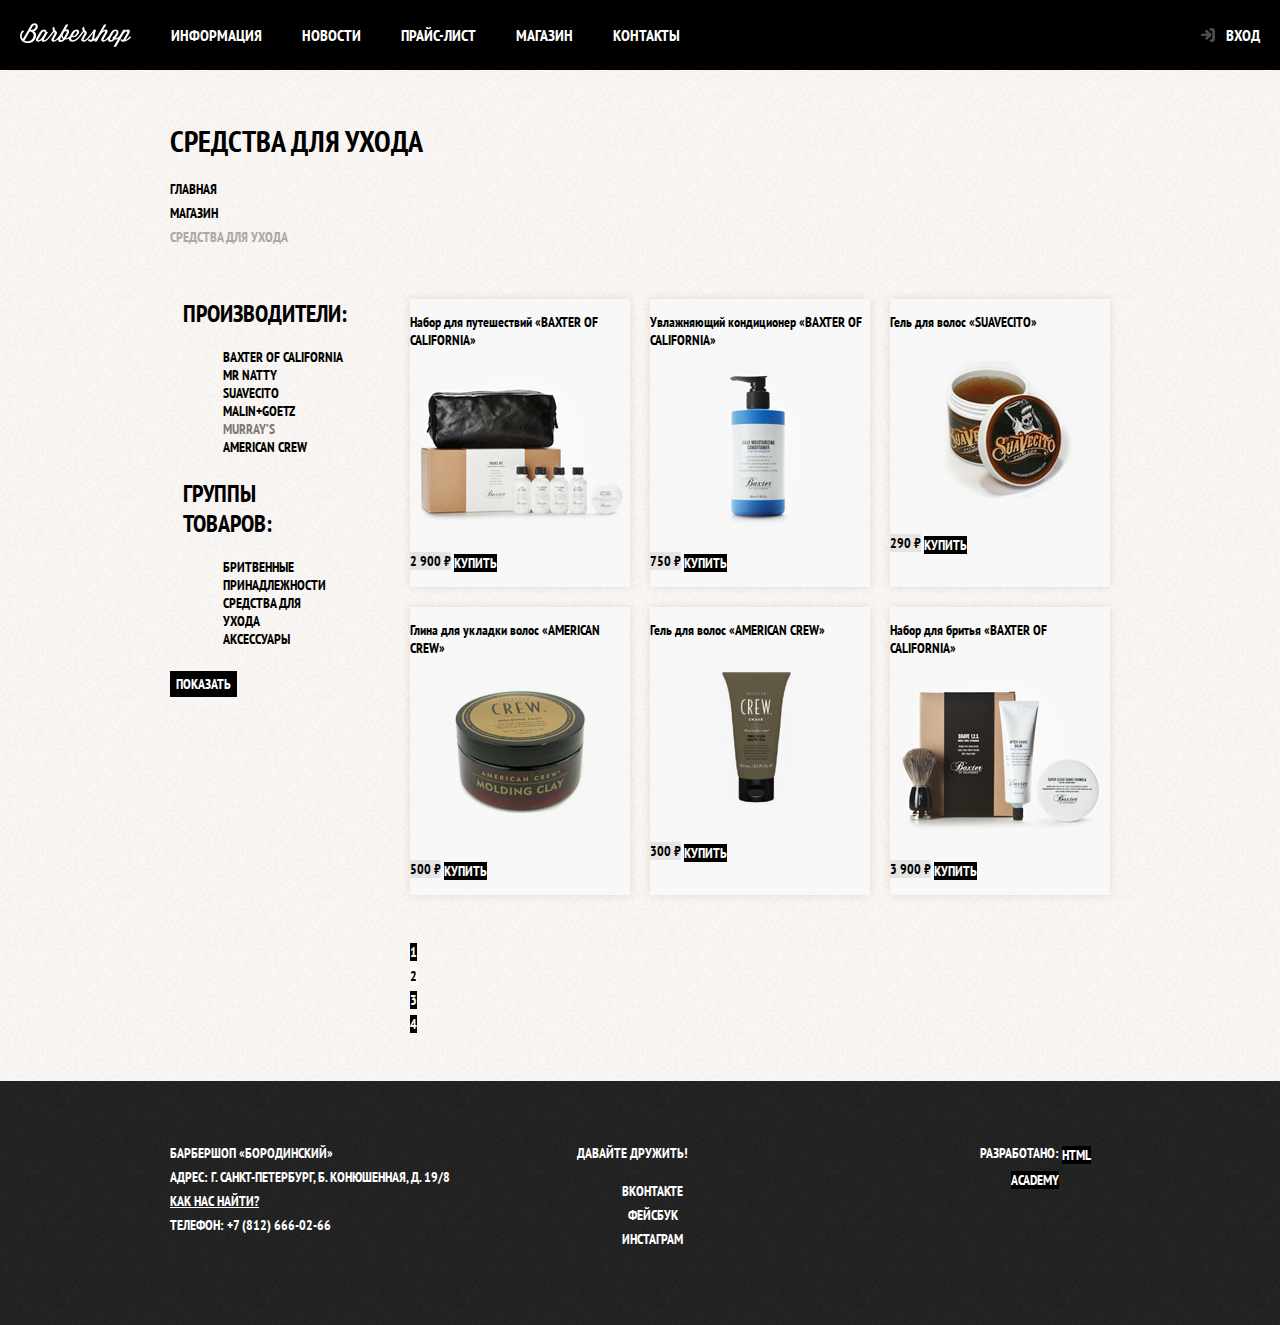
==== commit 962ae082: "edit header" ====
--- a/catalog.html
+++ b/catalog.html
@@ -21,7 +21,9 @@
             <li><a href="contacts.html">Контакты</a></li>
         </ul>
         <ul class="user-navigation">
-            <li class="login-link"><a class="login-link" href="login.html"></a>Вход</li>
+            <li>
+                <a class="login-link" href="login.html">Вход</a>
+            </li>
         </ul>
         </nav>
     </header>
--- a/css/style.css
+++ b/css/style.css
@@ -38,6 +38,29 @@
   text-decoration: none;
 }
 
+img {
+  max-width: 100%;
+  height: auto;
+}
+
+.visually-hidden:not(:focus):not(:active),
+input[type="checkbox"].visually-hidden,
+input[type="radio"].visually-hidden {
+  position: absolute;
+
+  width: 1px;
+  height: 1px;
+  margin: -1px;
+  border: 0;
+  padding: 0;
+
+  white-space: nowrap;
+
+  clip-path: inset(100%);
+  clip: rect(0 0 0 0);
+  overflow: hidden;
+}
+
 .button {
   font: inherit;
 
@@ -65,7 +88,7 @@
   line-height: 20px;
   color: #ffffff;
 
-  background-color: #000000;
+  background-color: transparent;
 }
 
 .inner-page .main-navigation {
@@ -107,11 +130,14 @@
 }
 
 .site-navigation {
+  display: flex;
+  flex-wrap: wrap;
   width: 620px;
 }
 
 .user-navigation {
-  width: 140px;
+  display: flex;
+  max-width: 140px;
 }
 
 .inner-page .user-navigation {
@@ -120,6 +146,10 @@
 
 .site-navigation a,
 .user-navigation a {
+  display: block;
+  padding: 25px 20px;
+
+  vertical-align: middle;
   color: #ffffff;
 }
 
@@ -130,6 +160,34 @@
   background-color: #242424;
 }
 
+.user-navigation .login-link {
+  position: relative;
+  padding-left: 50px;
+}
+
+.login-link::before {
+  content: "";
+  
+  position: absolute;
+  top: 27px;
+  left: 24px;
+  
+  width: 16px;
+  height: 18px;
+  
+  background-image: url("../img/login.svg");
+  background-repeat: no-repeat;
+  background-position: 0 0;
+  
+  opacity: 0.3;
+}
+
+.login-link:hover::before,
+.login-link:focus::before,
+.login-link:active::before {
+  opacity: 1;
+}
+
 .container {
   width: 940px;
   margin: 0 auto;
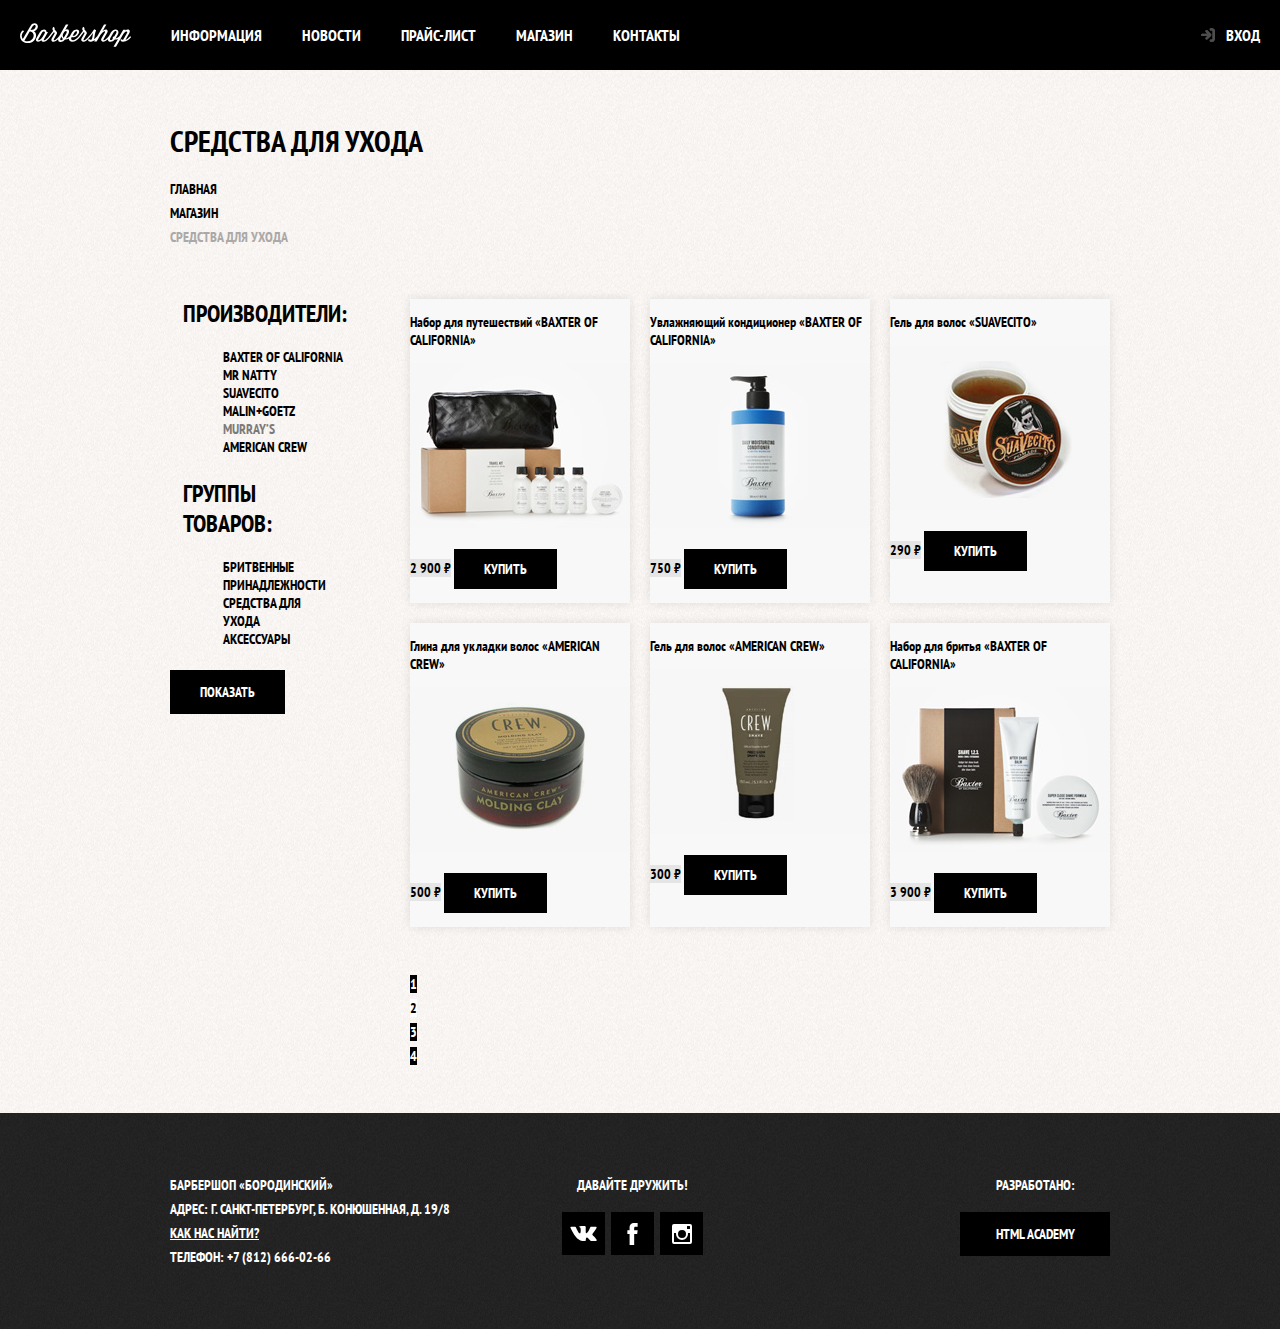
==== commit d6ab60d5: "all pages footer done" ====
--- a/catalog.html
+++ b/catalog.html
@@ -214,13 +214,29 @@
                 <b>Давайте дружить!</b>
                 <ul>
                     <li>
-                        <a class="social-button" href="#">Вконтакте</a>
+                        <a href="#" class="social-button">
+                            <span class="visually-hidden">Вконтакте</span>
+                            <svg xmlns="http://www.w3.org/2000/svg" width="27" height="15" viewBox="0 0 26.14 14.91"><path d="M26 13.47l-.09-.17a13.55 13.55 0 0 0-2.6-3q-.87-.83-1.1-1.12A1 1 0 0 1 22 8a10.27 10.27 0 0 1 1.22-1.78l.88-1.16q2.35-3.13 2-4L26 .94a.8.8 0 0 0-.4-.22 2.14 2.14 0 0 0-.87 0h-3.92a.51.51 0 0 0-.27 0h-.3a.6.6 0 0 0-.15.14.93.93 0 0 0-.14.24 22.22 22.22 0 0 1-1.46 3.06q-.5.84-.93 1.46a7 7 0 0 1-.71.91 4.94 4.94 0 0 1-.52.47q-.23.18-.35.15l-.23-.05a.9.9 0 0 1-.31-.33 1.49 1.49 0 0 1-.16-.53V1.6a3.14 3.14 0 0 0 0-.62 2.12 2.12 0 0 0-.14-.44.73.73 0 0 0-.28-.33 1.57 1.57 0 0 0-.46-.18A9 9 0 0 0 12.57 0a8.93 8.93 0 0 0-3.25.33 1.83 1.83 0 0 0-.52.41q-.25.3-.07.33a1.67 1.67 0 0 1 1.16.59l.08.16a2.6 2.6 0 0 1 .19.63 6.32 6.32 0 0 1 .12 1 10.59 10.59 0 0 1 0 1.7q-.07.71-.13 1.1a2.21 2.21 0 0 1-.18.64 2.69 2.69 0 0 1-.16.3l-.07.07a1 1 0 0 1-.37.07.86.86 0 0 1-.46-.19 3.27 3.27 0 0 1-.56-.52 7 7 0 0 1-.66-.93q-.37-.6-.76-1.42l-.22-.39q-.2-.38-.56-1.11t-.62-1.43A.9.9 0 0 0 5.2.9h-.07a.93.93 0 0 0-.22-.16A1.44 1.44 0 0 0 4.6.65L.87.68A1 1 0 0 0 .1.94L0 1a.44.44 0 0 0 0 .22 1.08 1.08 0 0 0 .08.37Q.9 3.53 1.86 5.31t1.66 2.87Q4.23 9.27 5 10.24t1 1.24l.37.41.34.33a8.06 8.06 0 0 0 1 .78 16.34 16.34 0 0 0 1.4.9 7.6 7.6 0 0 0 1.79.72 6.19 6.19 0 0 0 2 .22h1.57a1.08 1.08 0 0 0 .72-.3l.05-.07a.9.9 0 0 0 .1-.25 1.38 1.38 0 0 0 0-.37 4.48 4.48 0 0 1 .09-1.05 2.77 2.77 0 0 1 .23-.71 1.74 1.74 0 0 1 .29-.4 1.19 1.19 0 0 1 .23-.2h.11a.86.86 0 0 1 .77.21 4.52 4.52 0 0 1 .83.79q.39.47.93 1.05a6.41 6.41 0 0 0 1 .87l.27.16a3.31 3.31 0 0 0 .71.3 1.53 1.53 0 0 0 .76.07l3.48-.05a1.58 1.58 0 0 0 .8-.17.68.68 0 0 0 .34-.37 1.06 1.06 0 0 0 0-.46 1.71 1.71 0 0 0-.1-.36z" fill="#fff"/></svg>
+                        </a>
                     </li>
                     <li>
-                        <a class="social-button" href="#">Фейсбук</a>
-                    </li>
-                    <li>
-                        <a class="social-button" href="#">Инстаграм</a>
+                        <a href="#" class="social-button">
+                            <span class="visually-hidden">Фейсбук</span>
+                            <svg xmlns="http://www.w3.org/2000/svg" width="19" height="22" viewBox="0 0 10.15 21.74">
+                                <path d="M3.34 1.12A4.77 4.77 0 0 1 6.53 0h3.61v3.81H7.81a1.07 1.07 0 0 0-1.09.83v2.55h3.42c-.08 1.23-.24 2.45-.41 3.67h-3v10.87H2.21V10.86H0V7.21h2.19V3.66a3.83 3.83 0 0 1 1.15-2.54z"
+                                    fill="#fff" >
+                                </path>
+                            </svg>
+                        </a>
+                    </li>
+                    <li><a href="#" class="social-button">
+                        <span class="visually-hidden">Инстаграм</span>
+                        <svg xmlns="http://www.w3.org/2000/svg" width="20" height="20" viewBox="0 0 20 20">
+                            <path d="M18 0H2a2 2 0 0 0-2 2v16a2 2 0 0 0 2 2h16a2 2 0 0 0 2-2V2a2 2 0 0 0-2-2zm-8 6a4 4 0 1 1-4 4 4 4 0 0 1 4-4zM2.5 18a.47.47 0 0 1-.5-.5V9h2.1a3.4 3.4 0 0 0-.1 1 6 6 0 1 0 12 0 3.4 3.4 0 0 0-.1-1H18v8.5a.47.47 0 0 1-.5.5zM18 4.5a.47.47 0 0 1-.5.5h-2a.47.47 0 0 1-.5-.5v-2a.47.47 0 0 1 .5-.5h2a.47.47 0 0 1 .5.5z"
+                                fill="#fff">
+                            </path>
+                        </svg>
+                        </a>
                     </li>
                 </ul>
             </div>
--- a/css/style.css
+++ b/css/style.css
@@ -24,10 +24,6 @@
   background-repeat: repeat;
 }
 
-.main-header {
-  margin-bottom: 75px;
-}
-
 .inner-page .main-header {
   margin-bottom: 50px;
 
@@ -62,6 +58,10 @@
 }
 
 .button {
+  display: inline-block;
+  margin-right: 16px;
+  padding: 10px 30px;
+
   font: inherit;
 
   text-align: center;
@@ -77,6 +77,23 @@
 .button:focus,
 .button:active {
   background-color: #663d15;
+}
+
+.button.disabled,
+.button:disabled {
+  cursor: default;
+  opacity: 0.5;
+  background-color: #000000;
+}
+
+.container {
+  width: 940px;
+  margin: 0 auto;
+  padding: 0 10px;
+}
+
+.main-header {
+  margin-bottom: 75px;
 }
 
 .main-navigation {
@@ -188,12 +205,6 @@
   opacity: 1;
 }
 
-.container {
-  width: 940px;
-  margin: 0 auto;
-  padding: 0 10px;
-}
-
 .features {
   margin-bottom: 80px;
 }
@@ -213,8 +224,33 @@
 }
 
 .feature-item h3 {
+  position: relative;
+
+  margin: 0;
+  margin-bottom: 60px;
+
   font-size: 30px;
   line-height: 42px;
+}
+
+.feature-item h3::after {
+  content: "";
+
+  position: absolute;
+  bottom: -30px;
+  left: 50%;
+
+  width: 20px;
+  height: 20px;
+  margin-left: -10px;
+
+  background-color: #ffffff;
+
+  transform: rotate(45deg);
+}
+
+.feature-item p {
+  margin: 0 10px;
 }
 
 .index-columns {
@@ -227,12 +263,17 @@
   color: #000000;
 
   background-color: #f8f5f2;
-  background-image: url("../img/pattern-light.jpg");
-  background-position: 0 0;
-  background-repeat: repeat;
+  background-image: 
+    url("../img/line.png"),
+    url("../img/pattern-light.jpg");
+  background-position: center, 0 0;
+  background-repeat: no-repeat, repeat;
 }
 
 .index-columns h2 {
+  margin: 0;
+  margin-bottom: 25px;
+
   font-size: 30px;
   line-height: 42px;
 }
@@ -242,7 +283,19 @@
 }
 
 .news-list {
-  list-style: none;
+  margin: 0;
+  margin-bottom: 25px;
+  padding: 0;
+
+  list-style: none;
+}
+
+.news-item {
+  margin-bottom: 25px;
+}
+
+.news-item p {
+  margin: 0;
 }
 
 .news-item time {
@@ -253,20 +306,86 @@
   width: 300px;
 }
 
+.gallery-container {
+  position: relative;
+
+  height: 260px;
+}
+
 .gallery-content {
+  height: 164px;
+  margin: 0;
+
   background-color: #cccccc;
   border: 7px solid #ffffff;
 }
 
+.gallery-content img {
+  width: 286px;
+  height: 164px;
+}
+
+.gallery-button {
+  position: absolute;
+  bottom: 0;
+
+  box-sizing: border-box;
+  width: 140px;
+  margin: 0;
+}
+
+.gallery-button-back {
+  left: 0;
+}
+
+.gallery-button-next {
+  right: 0;
+}
+
 .contacts {
   width: 380px;
 }
 
+.contacts p {
+  margin: 0;
+  margin-bottom: 25px;
+}
+
 .appointment {
   width: 300px;
 }
 
+.appointment-info {
+  margin: 0;
+  margin-bottom: 15px;
+}
+
+.appointment-form {
+  display: flex;
+  flex-wrap: wrap;
+  justify-content: space-between;
+}
+
+.appointment-item {
+  width: 140px;
+  margin: 0;
+  margin-bottom: 10px;
+}
+
+.appointment-item label {
+  display: block;
+  margin-bottom: 9px;
+  margin-left: 15px;
+}
+
 .appointment-item input {
+  box-sizing: border-box;
+  width: 140px;
+  padding-top: 8px;
+  padding-left: 15px;
+  padding-right: 15px;
+  padding-bottom: 7px;
+
   font: inherit;
 
   background-color: transparent;
@@ -275,6 +394,13 @@
 
 .appointment-item input:focus {
   border-color: #663d15;
+}
+
+.appointment .button {
+  display: block;
+  width: 100%;
+  margin-top: 10px;
+  margin-right: 0;
 }
 
 .page-title {
@@ -515,11 +641,39 @@
 }
 
 .footer-social ul {
-  list-style: none;
+  display: flex;
+  flex-wrap: wrap;
+  justify-content: space-between;
+  width: 141px;
+  margin: 0 auto;
+  padding: 0;
+
+  list-style: none;
+}
+
+.footer-social b {
+  display: block;
+  margin-bottom: 15px;
 }
 
 .social-button {
-  color: #ffffff;
+  display: flex;
+  align-items: center;
+  justify-content: center;
+  width: 43px;
+  height: 43px;
+
+  background-color: #000000;
+}
+
+.social-button:hover,
+.social-button:focus {
+  background-color: #ffffff;
+}
+
+.social-button:hover path,
+.social-button:focus path {
+  fill: #000000;
 }
 
 .footer-copyright {
@@ -527,6 +681,16 @@
   margin: 0;
   margin-left: auto;
   text-align: center;
+}
+
+.footer-copyright .button {
+  display: block;
+  margin-right: 0;
+}
+
+.footer-copyright b {
+  display: block;
+  margin-bottom: 15px;
 }
 
 .footer-copyright .button:hover,
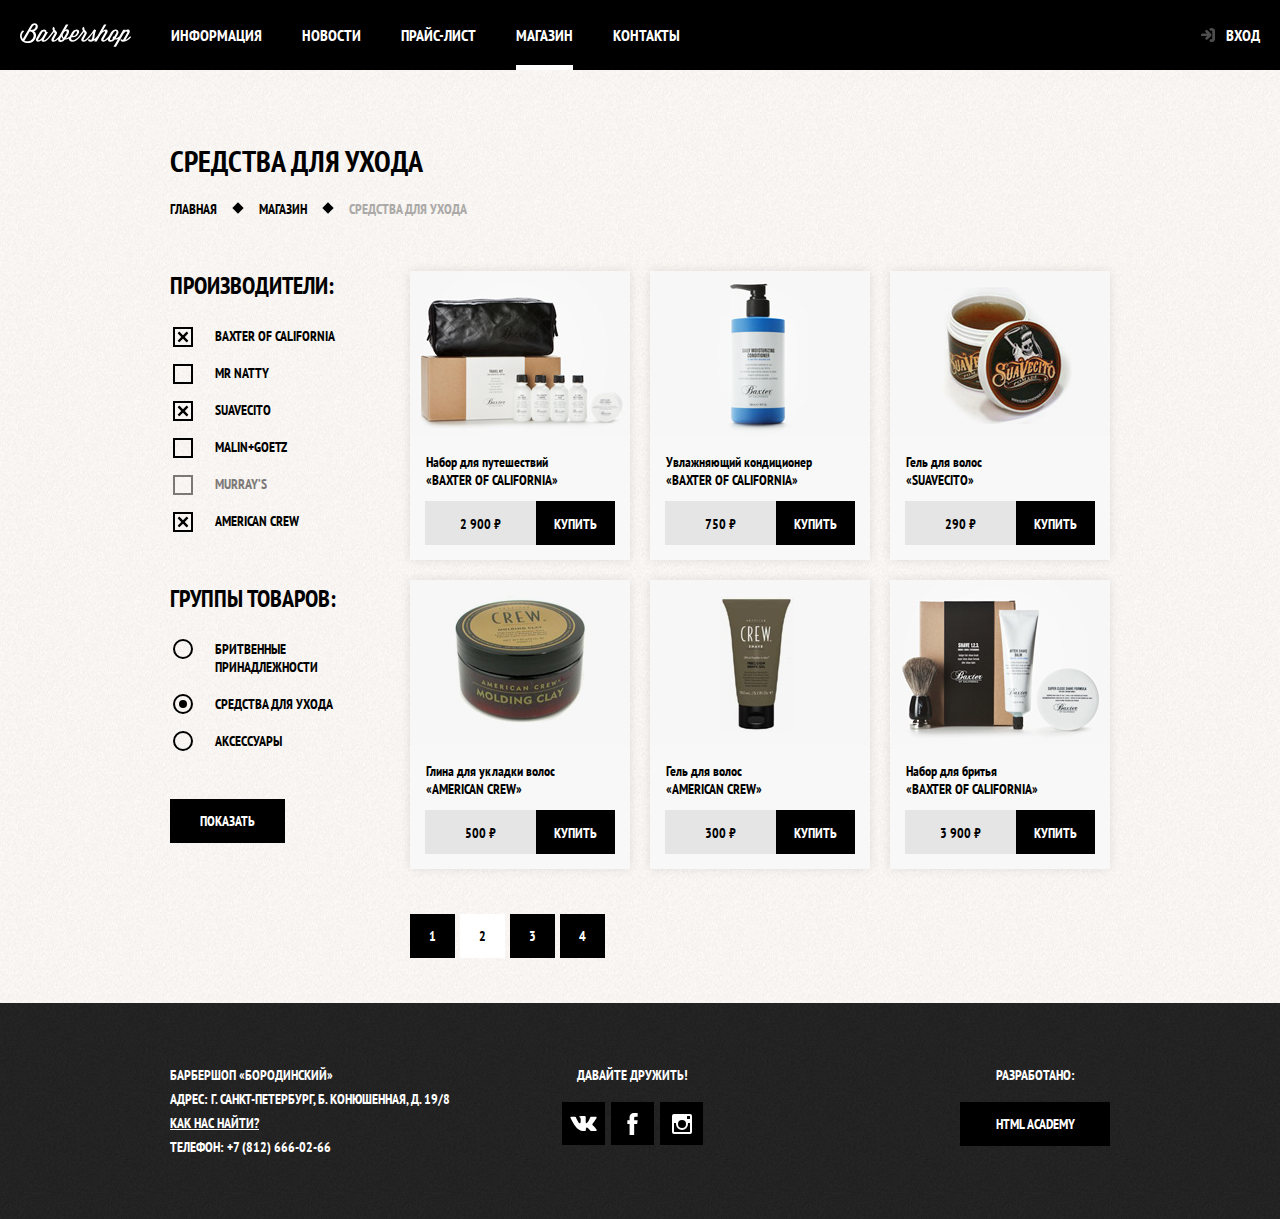
==== commit ba21395f: "text content step two" ====
--- a/catalog.html
+++ b/catalog.html
@@ -17,7 +17,7 @@
             <li><a href="info.html">Информация</a></li>
             <li><a href="news.html">Новости</a></li>
             <li><a href="price.html">Прайс-лист</a></li>
-            <li class="site-navigation-current"><a href="catalog.html">Магазин</a></li>
+            <li class="site-navigation-current"><a href="">Магазин</a></li>
             <li><a href="contacts.html">Контакты</a></li>
         </ul>
         <ul class="user-navigation">
--- a/css/style.css
+++ b/css/style.css
@@ -1,4 +1,5 @@
 body {
+  min-width: 960px;
   margin: 0;
   padding: 0;
 
@@ -96,6 +97,12 @@
   margin-bottom: 75px;
 }
 
+.inner-page .main-header {
+  margin-bottom: 70px;
+
+  background-color: #000000;
+}
+
 .main-navigation {
   display: flex;
   flex-direction: column;
@@ -175,6 +182,31 @@
 .user-navigation a:hover,
 .user-navigation a:focus {
   background-color: #242424;
+}
+
+.site-navigation-current {
+  position: relative;
+}
+
+.site-navigation-current a[href] {
+  pointer-events: none;
+}
+
+.site-navigation-current a:not([href]) {
+  background-color: #000000;
+}
+
+.site-navigation-current::after {
+  content: "";
+
+  position: absolute;
+  right: 20px;
+  bottom: 0;
+  left: 20px;
+
+  height: 5px;
+
+  background-color: #ffffff;
 }
 
 .user-navigation .login-link {
@@ -413,11 +445,39 @@
 }
 
 .breadcrumbs {
+  display: flex;
+  justify-content: flex-start;
+  flex-wrap: wrap;
   padding: 0;
   margin: 0;
   margin-bottom: 50px;
 
   list-style: none;
+}
+
+.breadcrumbs li {
+  position: relative;
+
+  margin-right: 42px;
+}
+
+.breadcrumbs li:last-child {
+  margin-right: 0;
+}
+
+.breadcrumbs li::after {
+  content: "";
+
+  position: absolute;
+  top: 7px;
+  right: -25px;
+
+  width: 8px;
+  height: 8px;
+
+  background-color: #000000;
+  
+  transform: rotate(45deg);
 }
 
 .breadcrumbs a {
@@ -433,6 +493,10 @@
   color: #aba9a7;
 }
 
+.breadcrumbs-current::after {
+  display: none;
+}
+
 .catalog-columns {
   display: flex;
   justify-content: space-between;
@@ -443,17 +507,44 @@
 }
 
 .filter fieldset {
+  padding: 0;
+  margin: 0;
+  margin-bottom: 30px;
+
   border: none;
 }
 
+.filter fieldset:first-child {
+  margin-bottom: 35px;
+}
+
 .filter legend {
+  margin-bottom: 26px;
+
   font-size: 24px;
   line-height: 30px;
 }
 
 .filter ul {
+  padding: 0;
+  margin: 0;
+
   list-style: none;
   line-height: 18px;
+}
+
+.filter-option {
+  margin-bottom: 19px;
+  padding-left: 45px;
+}
+
+.filter-option label {
+  position: relative;
+
+  display: block;
+
+  cursor: pointer;
+  user-select: none;
 }
 
 .filter-input:hover + label,
@@ -461,10 +552,66 @@
   color: #663d15;
 }
 
+.filter-input-checkbox + label::before {
+  content: "";
+  position: absolute;
+  left: -42px;
+  top: 0;
+
+  width: 16px;
+  height: 16px;
+
+  border: 2px solid #000000;
+}
+
+.filter-input-checkbox:checked + label::after {
+  content: "";
+
+  position: absolute;
+  top: 4px;
+  left: -38px;
+
+  width: 12px;
+  height: 12px;
+  
+  background-image: url("../img/cross.svg");
+  background-repeat: no-repeat;
+  background-position: 0 0;
+}
+
+.filter-input-radio + label::before {
+  content: "";
+
+  position: absolute;
+  left: -42px;
+  top: -1px;
+
+  width: 16px;
+  height: 16px;
+  
+  border: 2px solid #000000;
+  border-radius: 50%;
+}
+
+
 .filter-input:disabled + label {
   color: #000000;
 
   opacity: 0.5;
+}
+
+.filter-input-radio:checked + label::after {
+  content: "";
+
+  position: absolute;
+  top: 5px;
+  left: -36px;
+
+  width: 8px;
+  height: 8px;
+
+  background-color: #000000;
+  border-radius: 50%;
 }
 
 .catalog {
@@ -499,19 +646,45 @@
 }
 
 .catalog-item a {
+  display: flex;
+  flex-direction: column;
+
   color: #000000;
 }
 
 .catalog-item h3 {
+  order: 1;
+  margin-top: 17px;
+  margin-bottom: 12px;
+  margin-left: 16px;
+  margin-right: 15px;
+
   font-size: 14px;
   line-height: 18px;
 }
 
 .catalog-category {
+  display: block;
+
   text-transform: none;
 }
 
+.catalog-item-image {
+  width: 220px;
+  height: 165px;
+  margin: 0;
+}
+
+.catalog-item-price {
+  display: flex;
+  margin: 15px;
+  margin-top: 0;
+}
+
 .catalog-item-price b {
+  width: 112px;
+  padding: 13px 25px 11px;
+
   font-size: 14px;
   line-height: 20px;
   text-align: center;
@@ -520,18 +693,36 @@
 }
 
 .catalog-item-price .button {
+  width: 50px;
+  padding: 13px 18px 11px;
+  margin-right: 0;
+
   line-height: 20px;
   color: #ffffff;
 }
 
 .pagination-list {
+  display: flex;
+  flex-wrap: wrap;
+
   padding: 0;
   margin: 0;
 
   list-style: none;
 }
 
+.pagination-item {
+  margin-right: 5px;
+}
+
+.pagination-item:last-child {
+  margin-right: 0;
+}
+
 .pagination-item a {
+  display: block;
+  padding: 10px 19px;
+
   color: #ffffff;
 
   background-color: #000000;
@@ -557,20 +748,48 @@
   background-color: #ffffff;
 }
 
+.product-photo-preview {
+  display: flex;
+  padding: 0;
+  margin: 0;
+
+  list-style: none;
+}
+
 .product-photos {
   width: 460px;
 }
 
-.product-photo-preview {
-  list-style: none;
-}
-
 .product-photo-preview li {
+  width: 140px;
+  height: 149px;
+  margin-right: 20px;
+
   box-shadow: 0 0 10px 2px rgba(0, 0, 0, 0.1);
 }
 
+.product-photo-preview li:nth-child(3n) {
+  margin-right: 0;
+}
+
 .product-photo-full {
+  width: 460px;
+  height: 498px;
+  margin: 0;
+  margin-bottom: 20px;
+  
   box-shadow: 0 0 10px 2px rgba(0, 0, 0, 0.1);
+}
+
+.product-description {
+  display: flex;
+  justify-content: space-between;
+  padding-right: 10px;
+  margin-bottom: 29px;
+}
+
+.product-description p {
+  width: 200px;
 }
 
 .product-article {
@@ -579,23 +798,76 @@
 }
 
 .product-price b {
+  box-sizing: border-box;
+  width: 112px;
+  padding-top: 13px;
+  padding-left: 36px;
+  padding-right: 36px;
+  padding-bottom: 11px;
+
   line-height: 20px;
   text-align: center;
 
   background-color: #e5e5e5;
 }
 
+.product-price .button {
+  padding-left: 17px;
+  padding-right: 17px;
+}
+
 .product-info {
   width: 390px;
+  padding-top: 23px;
+}
+
+.product-info p {
+  margin: 0;
 }
 
 .product-info h3 {
+  margin: 0;
+  margin-bottom: 27px;
+
   font-size: 24px;
   line-height: 30px;
 }
 
+.product-info .product-text {
+  margin-bottom: 35px;
+}
+
+.product-info .product-price {
+  display: flex;
+  margin-bottom: 63px;
+}
+
 .product-info ul {
+  margin: 0;
+  padding: 0;
+
   list-style: none;
+}
+
+.product-info li {
+  position: relative;
+
+  padding-left: 23px;
+}
+
+.product-info li::before {
+    content: "";
+  
+  position: absolute;
+  top: 7px;
+  left: 2px;
+  
+  width: 8px;
+  height: 8px;
+  
+  background-color: #000000;
+  
+  transform: rotate(45deg);
 }
 
 .main-footer {
@@ -701,21 +973,93 @@
 }
 
 .modal {
+  position: fixed;
+
   color: #000000;
 
   background-image: url("../img/pattern-light.jpg");
   background-position: 0 0;
   background-repeat: repeat;
   background-color: #f8f3f0;
-}
-
-.modal h2 {
-    font-size: 30px;
-    line-height: 42px;
-  }
-  
+  box-shadow: 0 30px 50px rgba(0, 0, 0, 0.75);
+
+}
+
+.modal-login {
+  top: 120px;
+  left: 50%;
+  
+  display: none;
+
+  width: 300px;
+  margin-left: -230px;
+  padding: 50px 80px;
+}
+
+.modal-close {
+  position: absolute;
+  top: 0;
+  right: -34px;
+  
+  width: 22px;
+  height: 22px;
+
+  font-size: 0;
+
+  background-color: transparent;
+  border: 0;
+
+  cursor: pointer;
+}
+
+.modal-close::before,
+.modal-close::after {
+  content: "";
+
+  position: absolute;
+  top: 10px;
+  left: 2px;
+
+  width: 19px;
+  height: 3px;
+
+  background-color: #d0d0d0;
+}
+
+.modal-close::before {
+  transform: rotate(45deg);
+}
+
+.modal-close::after {
+  transform: rotate(-45deg);
+}
+
+.modal-login h2 {
+  margin: 0;
+  margin-bottom: 20px;
+
+  font-size: 30px;
+  line-height: 42px;
+}
+
+.modal-description {
+  margin: 0;
+  margin-bottom: 10px;
+}
+
+.login-form p {
+  margin: 0;
+  margin-bottom: 10px;
+}
+
+
 .login-form input[type="text"],
 .login-form input[type="password"] {
+  box-sizing: border-box;
+  width: 300px;
+  padding: 10px 15px;
+  padding-right: 40px;
+
   font: inherit;
   color: #000000;
   text-transform: uppercase;
@@ -728,11 +1072,77 @@
   border-color: #663d15;
 }
 
+.login-form .login-help {
+  display: flex;
+  flex-wrap: wrap;
+  justify-content: space-between;
+  margin: 15px 0;
+}
+
+.login-icon-user {
+  background-image: url("../img/user.svg");
+  background-position: 270px center;
+  background-repeat: no-repeat;
+}
+
+.login-icon-password {
+  background-image: url("img/lock.svg");
+  background-position: 270px center;
+  background-repeat: no-repeat;
+}
+
+.login-checkbox {
+  position: relative;
+
+  padding-left: 30px;
+
+  cursor: pointer;
+}
+
 .login-checkbox:hover,
 .login-checkbox:focus {
   color: #663d15;
 }
 
+.login-checkbox input[type="checkbox"] + .checkbox-indicator {
+  position: absolute;
+  top: 0;
+  left: 0;
+
+  width: 17px;
+  height: 17px;
+
+  border: 2px solid #000000;
+}
+
+.login-checkbox input[type="checkbox"]:focus + .checkbox-indicator {
+  border-color: #663d15;
+  outline: thin dotted;
+  outline: 5px auto -webkit-focus-ring-color;
+}
+
+.login-checkbox input[type="checkbox"]:checked + .checkbox-indicator::before,
+.login-checkbox input[type="checkbox"]:checked + .checkbox-indicator::after {
+  content: "";
+
+  position: absolute;
+  top: 8px;
+  left: 1px;
+
+  width: 15px;
+  height: 2px;
+
+  background-color: #000000;
+}
+
+.login-checkbox input[type="checkbox"]:checked + .checkbox-indicator::before {
+  transform: rotate(45deg);
+}
+
+.login-checkbox input[type="checkbox"]:checked + .checkbox-indicator::after {
+  transform: rotate(-45deg);
+}
+
 .restore {
   color: #000000;
   text-decoration: underline;
@@ -741,4 +1151,26 @@
 .restore:hover,
 .restore:focus {
   text-decoration: none;
-}+}
+
+.login-form .button {
+  width: 100%;
+  margin-right: 0;
+}
+
+.modal-map {
+  top: 50%;
+  left: 50%;
+
+  display: none;
+  width: 766px;
+  height: 561px;
+  margin-top: -280px;
+  margin-left: -390px;
+  
+  border: 7px solid white;
+}
+
+.modal-map p {
+  margin: 0;
+}
